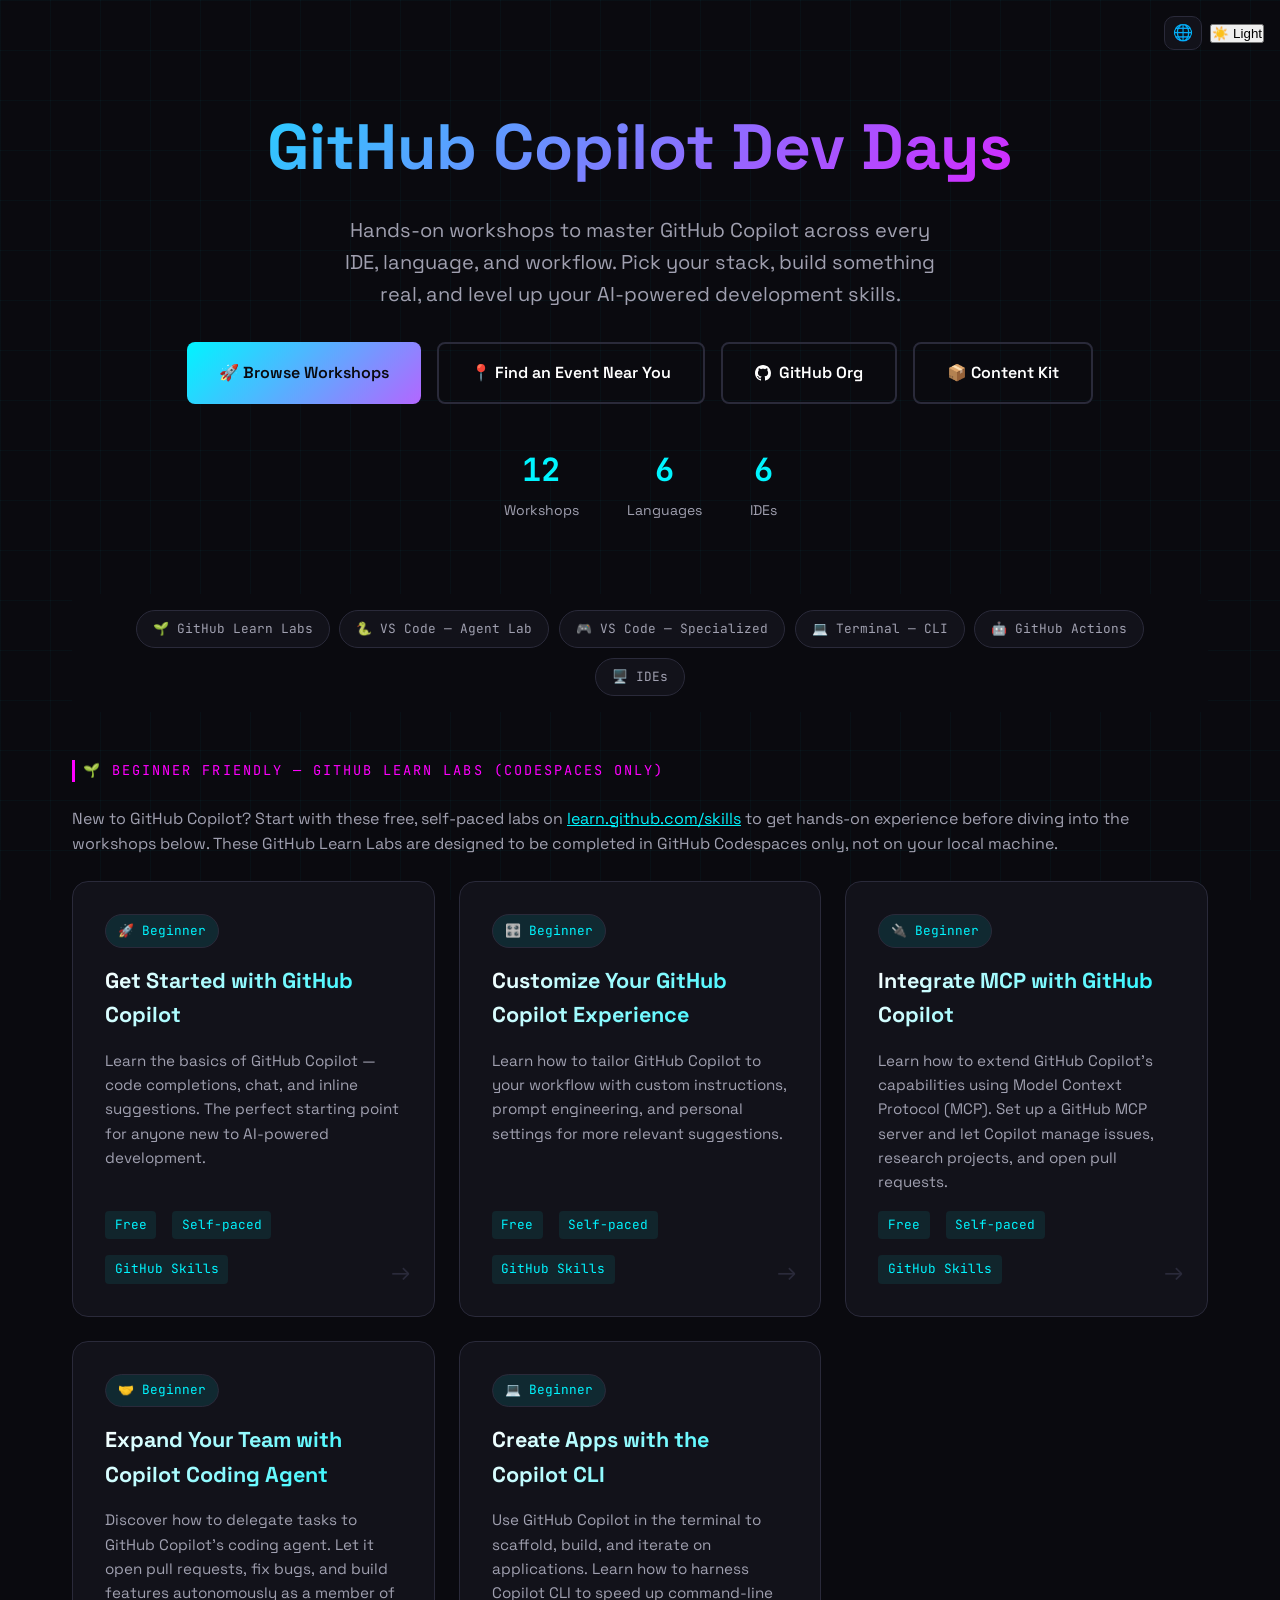
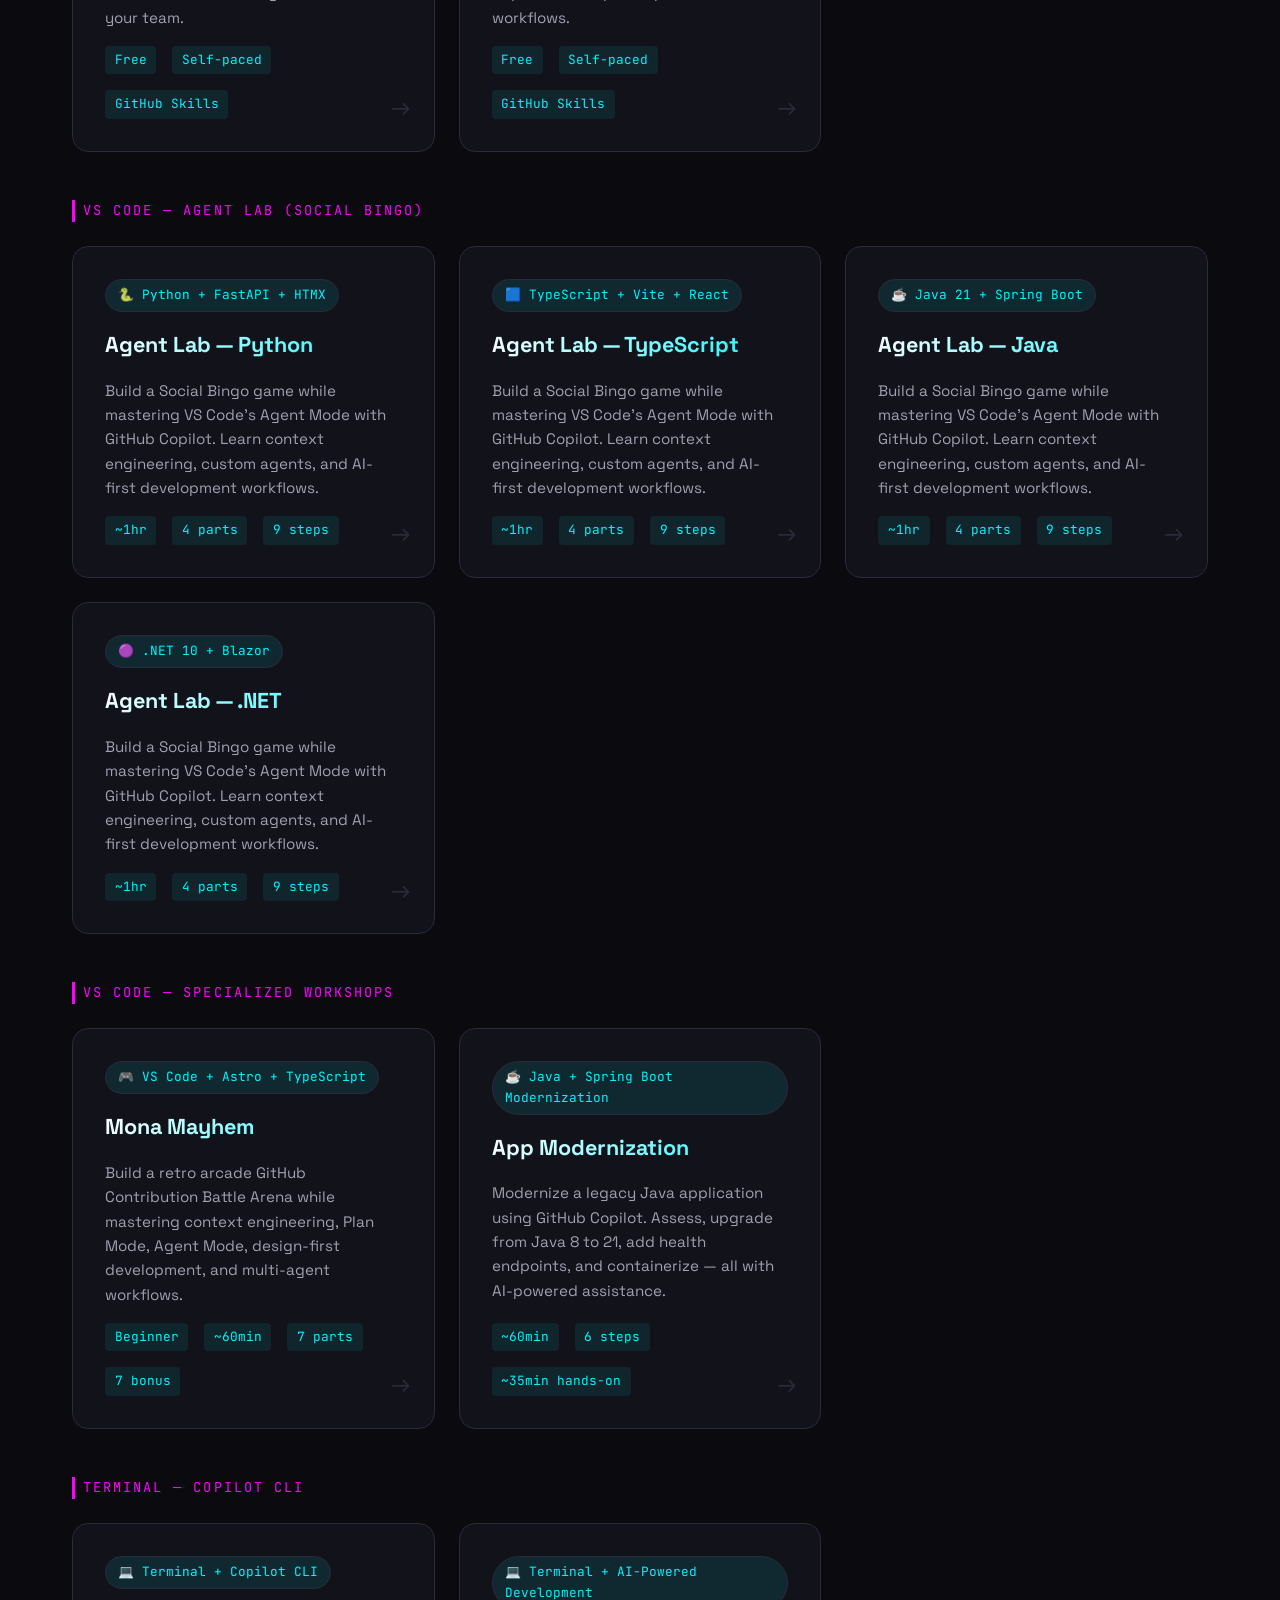
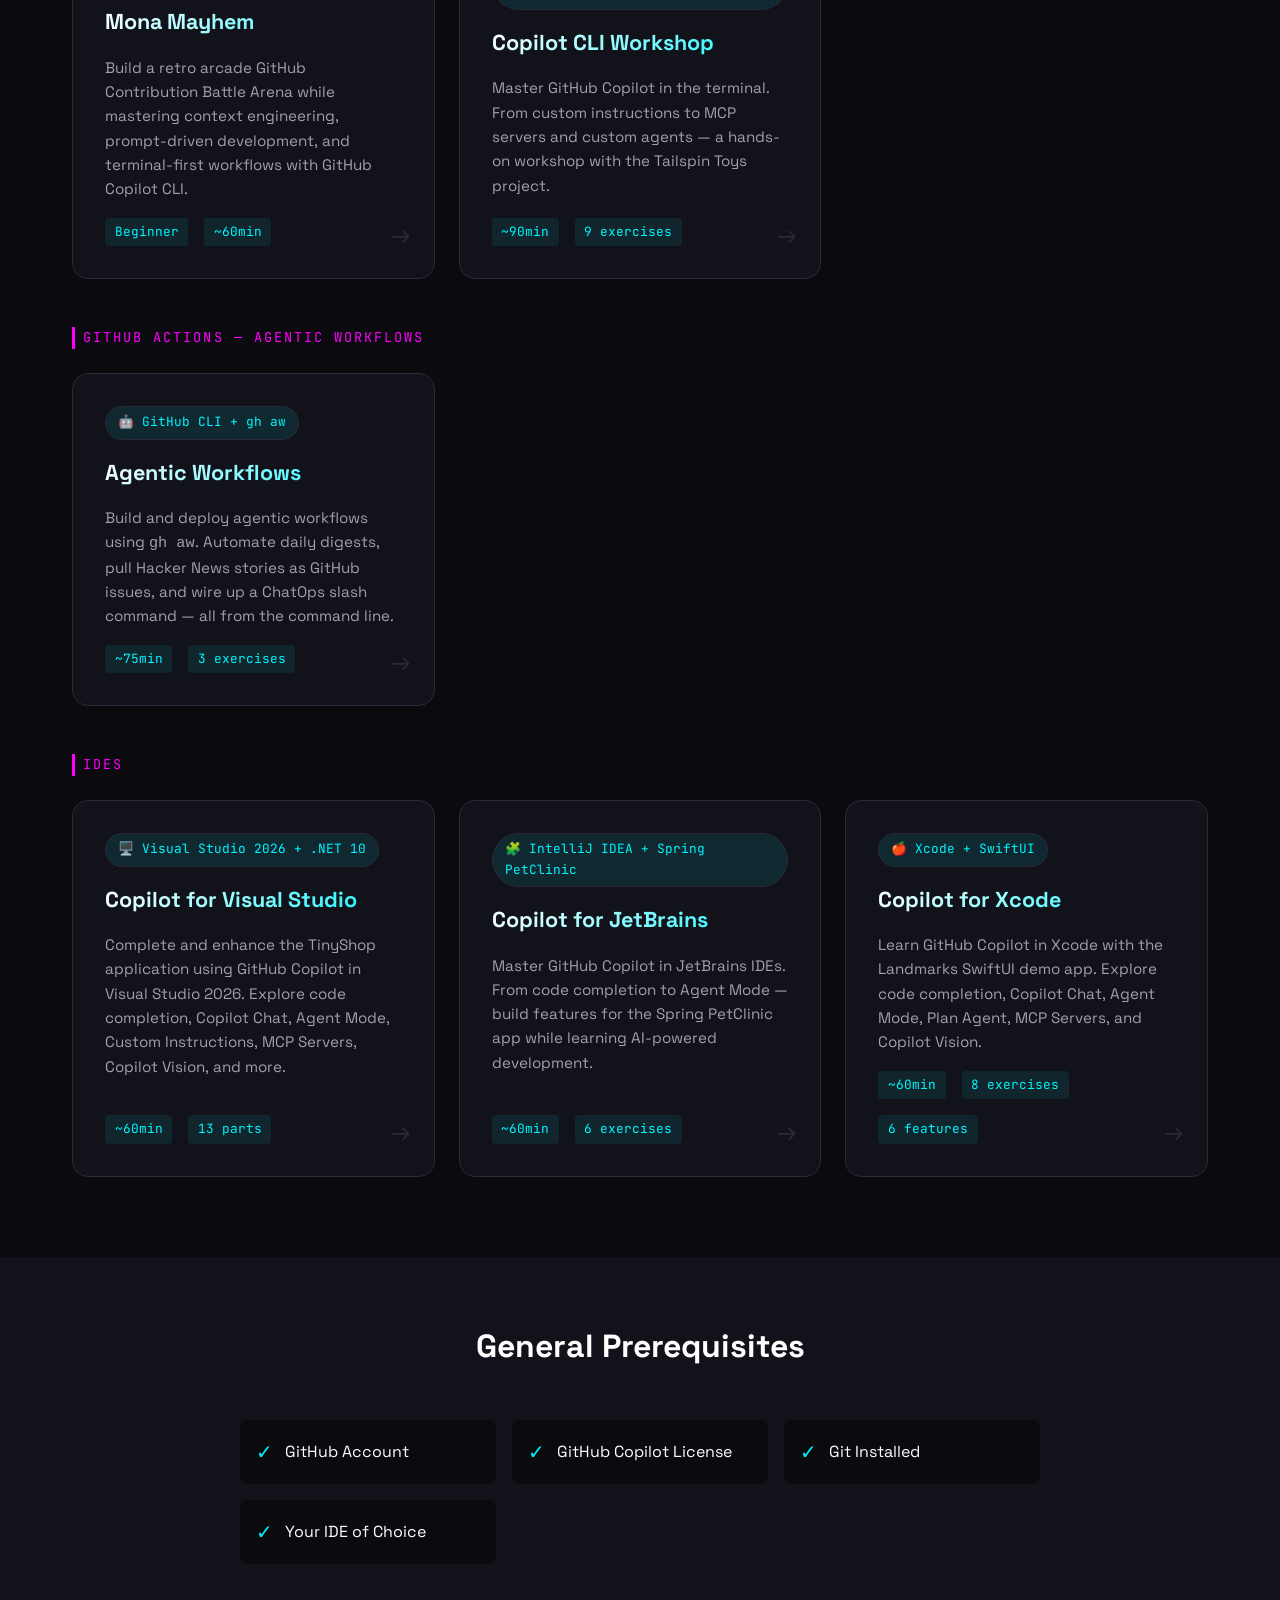
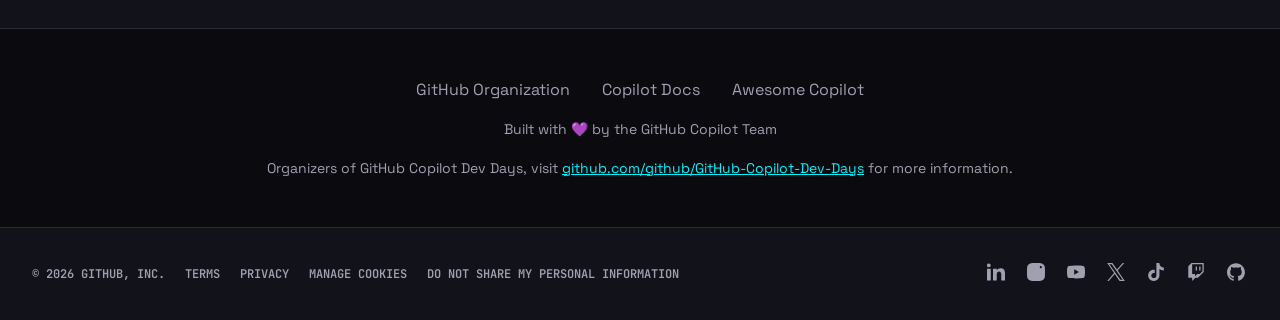
==== index.html @ 64383bb7 "Match footer styling to GitHub.com Co-authored-by: Copilot App <223556219+Copilot@users.noreply.gith" ====
<!DOCTYPE html>
<html lang="en">
<head>
    <meta charset="UTF-8">
    <meta name="viewport" content="width=device-width, initial-scale=1.0">
    <title>GitHub Copilot Dev Days</title>
    <link rel="preconnect" href="https://fonts.googleapis.com">
    <link href="https://fonts.googleapis.com/css2?family=Space+Grotesk:wght@400;500;600;700&family=JetBrains+Mono:wght@400;600&display=swap" rel="stylesheet">
    <link rel="stylesheet" href="styles.css">
    <link rel="stylesheet" href="light-theme.css">
    <script src="theme-toggle.js"></script>
    <link rel="alternate" hreflang="en" href="https://copilot-dev-days.github.io/">
    <link rel="alternate" hreflang="pt-BR" href="https://copilot-dev-days.github.io/pt_BR/">
    <link rel="alternate" hreflang="es" href="https://copilot-dev-days.github.io/es/">
    <link rel="alternate" hreflang="x-default" href="https://copilot-dev-days.github.io/">
    <style>
        .workshop-grid { display: grid; grid-template-columns: repeat(auto-fill, minmax(340px, 1fr)); gap: 1.5rem; max-width: 1200px; margin: 0 auto; }
        .workshop-card { background: var(--bg-card); border: 1px solid var(--border-color); border-radius: 16px; padding: 2rem; text-decoration: none; color: inherit; transition: all 0.3s ease; display: flex; flex-direction: column; gap: 1rem; position: relative; overflow: hidden; }
        .workshop-card:hover { border-color: var(--neon-magenta); transform: translateY(-6px); box-shadow: 0 20px 60px rgba(255,0,255,0.15); }
        .workshop-card::before { content: ''; position: absolute; top: 0; left: 0; right: 0; height: 3px; background: linear-gradient(90deg, var(--neon-cyan), var(--neon-magenta)); opacity: 0; transition: opacity 0.3s ease; }
        .workshop-card:hover::before { opacity: 1; }
        .card-badge { display: inline-block; padding: 0.35rem 0.75rem; background: rgba(0,245,255,0.1); border: 1px solid var(--border-color); border-radius: 50px; font-size: 0.8rem; color: var(--neon-cyan); font-family: 'JetBrains Mono', monospace; width: fit-content; }
        .card-title { font-size: 1.35rem; font-weight: 700; background: linear-gradient(135deg, var(--text-primary), var(--neon-cyan)); -webkit-background-clip: text; -webkit-text-fill-color: transparent; background-clip: text; }
        .card-desc { color: var(--text-secondary); font-size: 0.95rem; line-height: 1.6; flex: 1; }
        .card-meta { display: flex; gap: 1rem; flex-wrap: wrap; margin-top: auto; }
        .card-tag { font-family: 'JetBrains Mono', monospace; font-size: 0.8rem; color: var(--neon-cyan); padding: 0.25rem 0.6rem; background: rgba(0,245,255,0.08); border-radius: 4px; }
        .card-arrow { position: absolute; bottom: 1.5rem; right: 1.5rem; font-size: 1.5rem; color: var(--border-color); transition: all 0.3s ease; }
        .workshop-card:hover .card-arrow { color: var(--neon-magenta); transform: translateX(4px); }
        .section-subtitle { text-align: center; color: var(--text-secondary); max-width: 700px; margin: -1.5rem auto 3rem; font-size: 1.1rem; }
        .category-label { font-size: 0.85rem; text-transform: uppercase; letter-spacing: 0.15em; color: var(--neon-magenta); font-family: 'JetBrains Mono', monospace; margin-bottom: 1.5rem; padding-left: 0.5rem; border-left: 3px solid var(--neon-magenta); }
        .category-section { margin-bottom: 3rem; scroll-margin-top: 5rem; }
        .learn-labs-intro { text-align: left; margin: 0 0 1.5rem; color: var(--text-secondary); font-size: 1rem; line-height: 1.6; }
        .category-nav { display: flex; flex-wrap: wrap; justify-content: center; gap: 0.6rem; max-width: 1200px; margin: 0 auto 3rem; padding: 0 2rem; position: sticky; top: 0; z-index: 100; background: var(--bg-dark); padding-top: 1rem; padding-bottom: 1rem; }
        [data-theme="light"] .category-nav { background: var(--bg-dark); }
        .category-pill { display: inline-flex; align-items: center; gap: 0.4rem; padding: 0.5rem 1rem; background: var(--bg-card); border: 1px solid var(--border-color); border-radius: 50px; color: var(--text-secondary); font-family: 'JetBrains Mono', monospace; font-size: 0.8rem; text-decoration: none; transition: all 0.3s ease; cursor: pointer; white-space: nowrap; }
        .category-pill:hover, .category-pill.active { border-color: var(--neon-cyan); color: var(--neon-cyan); background: rgba(0,245,255,0.08); }
        @media (max-width: 768px) { .category-nav { gap: 0.4rem; } .category-pill { font-size: 0.7rem; padding: 0.4rem 0.75rem; } }
        .org-link { display: inline-flex; align-items: center; gap: 0.5rem; color: var(--text-secondary); text-decoration: none; font-size: 0.9rem; transition: color 0.3s ease; }
        .org-link:hover { color: var(--neon-cyan); }
        .org-link svg { width: 20px; height: 20px; fill: currentColor; }
        @media (max-width: 768px) {
            .workshop-grid { grid-template-columns: 1fr; }
        }
    </style>
</head>
<body>
    <div style="position:fixed;top:1rem;right:1rem;z-index:1000;display:flex;gap:0.5rem;align-items:center;">
        <div class="locale-picker" id="localePicker">
            <button type="button" class="locale-toggle" aria-haspopup="listbox" aria-expanded="false" aria-label="Select language">🌐</button>
            <ul role="listbox" aria-label="Language">
                <li role="option" data-locale="en" aria-selected="true" class="active">🇬🇧 English</li>
                <li role="option" data-locale="es" aria-selected="false">🇪🇸 Español</li>
                <li role="option" data-locale="pt-BR" aria-selected="false">🇧🇷 Português (Brasil)</li>
            </ul>
        </div>
        <button class="theme-toggle" onclick="toggleTheme()">☀️ Light</button>
    </div>

    <section class="hero">
        <div class="container">
            <h1>GitHub Copilot Dev Days</h1>
            <p class="hero-subtitle">Hands-on workshops to master GitHub Copilot across every IDE, language, and workflow. Pick your stack, build something real, and level up your AI-powered development skills.</p>
            <div class="hero-cta">
                <a href="#workshops" class="btn btn-primary">🚀 Browse Workshops</a>
                <a href="https://luma.com/githubcopilotdevdays" class="btn btn-secondary" target="_blank">📍 Find an Event Near You</a>
                <a href="https://github.com/copilot-dev-days" class="btn btn-secondary" target="_blank">
                    <svg width="16" height="16" viewBox="0 0 16 16" fill="currentColor"><path d="M8 0C3.58 0 0 3.58 0 8c0 3.54 2.29 6.53 5.47 7.59.4.07.55-.17.55-.38 0-.19-.01-.82-.01-1.49-2.01.37-2.53-.49-2.69-.94-.09-.23-.48-.94-.82-1.13-.28-.15-.68-.52-.01-.53.63-.01 1.08.58 1.23.82.72 1.21 1.87.87 2.33.66.07-.52.28-.87.51-1.07-1.78-.2-3.64-.89-3.64-3.95 0-.87.31-1.59.82-2.15-.08-.2-.36-1.02.08-2.12 0 0 .67-.21 2.2.82.64-.18 1.32-.27 2-.27.68 0 1.36.09 2 .27 1.53-1.04 2.2-.82 2.2-.82.44 1.1.16 1.92.08 2.12.51.56.82 1.27.82 2.15 0 3.07-1.87 3.75-3.65 3.95.29.25.54.73.54 1.48 0 1.07-.01 1.93-.01 2.2 0 .21.15.46.55.38A8.013 8.013 0 0016 8c0-4.42-3.58-8-8-8z"/></svg>
                    GitHub Org
                </a>
                <a href="https://github.com/github/GitHub-Copilot-Dev-Days" class="btn btn-secondary" target="_blank">📦 Content Kit</a>
            </div>
            <div class="stats">
                <div class="stat">
                    <div class="stat-value">12</div>
                    <div class="stat-label">Workshops</div>
                </div>
                <div class="stat">
                    <div class="stat-value">6</div>
                    <div class="stat-label">Languages</div>
                </div>
                <div class="stat">
                    <div class="stat-value">6</div>
                    <div class="stat-label">IDEs</div>
                </div>
            </div>
        </div>
    </section>

    <section class="features" id="workshops">
        <div class="container">
            <nav class="category-nav" aria-label="Workshop categories">
                <a href="#cat-learn-labs" class="category-pill">🌱 GitHub Learn Labs</a>
                <a href="#cat-agent-lab" class="category-pill">🐍 VS Code — Agent Lab</a>
                <a href="#cat-specialized" class="category-pill">🎮 VS Code — Specialized</a>
                <a href="#cat-terminal" class="category-pill">💻 Terminal — CLI</a>
                <a href="#cat-actions" class="category-pill">🤖 GitHub Actions</a>
                <a href="#cat-ides" class="category-pill">🖥️ IDEs</a>
            </nav>

            <div class="category-section" id="cat-learn-labs">
                <div class="category-label">🌱 Beginner Friendly — GitHub Learn Labs (Codespaces only)</div>
                <p class="learn-labs-intro">New to GitHub Copilot? Start with these free, self-paced labs on <a href="https://learn.github.com/skills" target="_blank" style="color:var(--neon-cyan);">learn.github.com/skills</a> to get hands-on experience before diving into the workshops below. These GitHub Learn Labs are designed to be completed in GitHub Codespaces only, not on your local machine.</p>
                <div class="workshop-grid">
                    <a href="https://github.com/skills/getting-started-with-github-copilot" class="workshop-card" target="_blank">
                        <span class="card-badge">🚀 Beginner</span>
                        <div class="card-title">Get Started with GitHub Copilot</div>
                        <p class="card-desc">Learn the basics of GitHub Copilot — code completions, chat, and inline suggestions. The perfect starting point for anyone new to AI-powered development.</p>
                        <div class="card-meta">
                            <span class="card-tag">Free</span>
                            <span class="card-tag">Self-paced</span>
                            <span class="card-tag">GitHub Skills</span>
                        </div>
                        <span class="card-arrow">→</span>
                    </a>
                    <a href="https://github.com/skills/customize-your-github-copilot-experience" class="workshop-card" target="_blank">
                        <span class="card-badge">🎛️ Beginner</span>
                        <div class="card-title">Customize Your GitHub Copilot Experience</div>
                        <p class="card-desc">Learn how to tailor GitHub Copilot to your workflow with custom instructions, prompt engineering, and personal settings for more relevant suggestions.</p>
                        <div class="card-meta">
                            <span class="card-tag">Free</span>
                            <span class="card-tag">Self-paced</span>
                            <span class="card-tag">GitHub Skills</span>
                        </div>
                        <span class="card-arrow">→</span>
                    </a>
                    <a href="https://github.com/skills/integrate-mcp-with-copilot" class="workshop-card" target="_blank">
                        <span class="card-badge">🔌 Beginner</span>
                        <div class="card-title">Integrate MCP with GitHub Copilot</div>
                        <p class="card-desc">Learn how to extend GitHub Copilot's capabilities using Model Context Protocol (MCP). Set up a GitHub MCP server and let Copilot manage issues, research projects, and open pull requests.</p>
                        <div class="card-meta">
                            <span class="card-tag">Free</span>
                            <span class="card-tag">Self-paced</span>
                            <span class="card-tag">GitHub Skills</span>
                        </div>
                        <span class="card-arrow">→</span>
                    </a>
                    <a href="https://github.com/skills/expand-your-team-with-copilot" class="workshop-card" target="_blank">
                        <span class="card-badge">🤝 Beginner</span>
                        <div class="card-title">Expand Your Team with Copilot Coding Agent</div>
                        <p class="card-desc">Discover how to delegate tasks to GitHub Copilot's coding agent. Let it open pull requests, fix bugs, and build features autonomously as a member of your team.</p>
                        <div class="card-meta">
                            <span class="card-tag">Free</span>
                            <span class="card-tag">Self-paced</span>
                            <span class="card-tag">GitHub Skills</span>
                        </div>
                        <span class="card-arrow">→</span>
                    </a>
                    <a href="https://github.com/skills/create-applications-with-the-copilot-cli" class="workshop-card" target="_blank">
                        <span class="card-badge">💻 Beginner</span>
                        <div class="card-title">Create Apps with the Copilot CLI</div>
                        <p class="card-desc">Use GitHub Copilot in the terminal to scaffold, build, and iterate on applications. Learn how to harness Copilot CLI to speed up command-line workflows.</p>
                        <div class="card-meta">
                            <span class="card-tag">Free</span>
                            <span class="card-tag">Self-paced</span>
                            <span class="card-tag">GitHub Skills</span>
                        </div>
                        <span class="card-arrow">→</span>
                    </a>
                </div>
            </div>

            <div class="category-section" id="cat-agent-lab">
                <div class="category-label">VS Code — Agent Lab (Social Bingo)</div>
                <div class="workshop-grid">
                    <a href="https://copilot-dev-days.github.io/agent-lab-python/" class="workshop-card">
                        <span class="card-badge">🐍 Python + FastAPI + HTMX</span>
                        <div class="card-title">Agent Lab — Python</div>
                        <p class="card-desc">Build a Social Bingo game while mastering VS Code's Agent Mode with GitHub Copilot. Learn context engineering, custom agents, and AI-first development workflows.</p>
                        <div class="card-meta">
                            <span class="card-tag">~1hr</span>
                            <span class="card-tag">4 parts</span>
                            <span class="card-tag">9 steps</span>
                        </div>
                        <span class="card-arrow">→</span>
                    </a>
                    <a href="https://copilot-dev-days.github.io/agent-lab-typescript/" class="workshop-card">
                        <span class="card-badge">🟦 TypeScript + Vite + React</span>
                        <div class="card-title">Agent Lab — TypeScript</div>
                        <p class="card-desc">Build a Social Bingo game while mastering VS Code's Agent Mode with GitHub Copilot. Learn context engineering, custom agents, and AI-first development workflows.</p>
                        <div class="card-meta">
                            <span class="card-tag">~1hr</span>
                            <span class="card-tag">4 parts</span>
                            <span class="card-tag">9 steps</span>
                        </div>
                        <span class="card-arrow">→</span>
                    </a>
                    <a href="https://copilot-dev-days.github.io/agent-lab-java/" class="workshop-card">
                        <span class="card-badge">☕ Java 21 + Spring Boot</span>
                        <div class="card-title">Agent Lab — Java</div>
                        <p class="card-desc">Build a Social Bingo game while mastering VS Code's Agent Mode with GitHub Copilot. Learn context engineering, custom agents, and AI-first development workflows.</p>
                        <div class="card-meta">
                            <span class="card-tag">~1hr</span>
                            <span class="card-tag">4 parts</span>
                            <span class="card-tag">9 steps</span>
                        </div>
                        <span class="card-arrow">→</span>
                    </a>
                    <a href="https://copilot-dev-days.github.io/agent-lab-dotnet/" class="workshop-card">
                        <span class="card-badge">🟣 .NET 10 + Blazor</span>
                        <div class="card-title">Agent Lab — .NET</div>
                        <p class="card-desc">Build a Social Bingo game while mastering VS Code's Agent Mode with GitHub Copilot. Learn context engineering, custom agents, and AI-first development workflows.</p>
                        <div class="card-meta">
                            <span class="card-tag">~1hr</span>
                            <span class="card-tag">4 parts</span>
                            <span class="card-tag">9 steps</span>
                        </div>
                        <span class="card-arrow">→</span>
                    </a>
                </div>
            </div>

            <div class="category-section" id="cat-specialized">
                <div class="category-label">VS Code — Specialized Workshops</div>
                <div class="workshop-grid">
                    <a href="https://copilot-dev-days.github.io/mona-mayhem/?track=vscode" class="workshop-card">
                        <span class="card-badge">🎮 VS Code + Astro + TypeScript</span>
                        <div class="card-title">Mona Mayhem</div>
                        <p class="card-desc">Build a retro arcade GitHub Contribution Battle Arena while mastering context engineering, Plan Mode, Agent Mode, design-first development, and multi-agent workflows.</p>
                        <div class="card-meta">
                            <span class="card-tag">Beginner</span>
                            <span class="card-tag">~60min</span>
                            <span class="card-tag">7 parts</span>
                            <span class="card-tag">7 bonus</span>
                        </div>
                        <span class="card-arrow">→</span>
                    </a>
                    <a href="https://copilot-dev-days.github.io/appmod-workshop-java/" class="workshop-card">
                        <span class="card-badge">☕ Java + Spring Boot Modernization</span>
                        <div class="card-title">App Modernization</div>
                        <p class="card-desc">Modernize a legacy Java application using GitHub Copilot. Assess, upgrade from Java 8 to 21, add health endpoints, and containerize — all with AI-powered assistance.</p>
                        <div class="card-meta">
                            <span class="card-tag">~60min</span>
                            <span class="card-tag">6 steps</span>
                            <span class="card-tag">~35min hands-on</span>
                        </div>
                        <span class="card-arrow">→</span>
                    </a>
                </div>
            </div>

            <div class="category-section" id="cat-terminal">
                <div class="category-label">Terminal — Copilot CLI</div>
                <div class="workshop-grid">
                    <a href="https://copilot-dev-days.github.io/mona-mayhem/?track=cli" class="workshop-card">
                        <span class="card-badge">💻 Terminal + Copilot CLI</span>
                        <div class="card-title">Mona Mayhem</div>
                        <p class="card-desc">Build a retro arcade GitHub Contribution Battle Arena while mastering context engineering, prompt-driven development, and terminal-first workflows with GitHub Copilot CLI.</p>
                        <div class="card-meta">
                            <span class="card-tag">Beginner</span>
                            <span class="card-tag">~60min</span>
                        </div>
                        <span class="card-arrow">→</span>
                    </a>
                    <a href="https://copilot-dev-days.github.io/tailspin-toys-workshop/" class="workshop-card">
                        <span class="card-badge">💻 Terminal + AI-Powered Development</span>
                        <div class="card-title">Copilot CLI Workshop</div>
                        <p class="card-desc">Master GitHub Copilot in the terminal. From custom instructions to MCP servers and custom agents — a hands-on workshop with the Tailspin Toys project.</p>
                        <div class="card-meta">
                            <span class="card-tag">~90min</span>
                            <span class="card-tag">9 exercises</span>
                        </div>
                        <span class="card-arrow">→</span>
                    </a>
                </div>
            </div>

            <div class="category-section" id="cat-actions">
                <div class="category-label">GitHub Actions — Agentic Workflows</div>
                <div class="workshop-grid">
                    <a href="https://copilot-dev-days.github.io/agentic-workflows-workshop/" class="workshop-card">
                        <span class="card-badge">🤖 GitHub CLI + gh aw</span>
                        <div class="card-title">Agentic Workflows</div>
                        <p class="card-desc">Build and deploy agentic workflows using <code>gh aw</code>. Automate daily digests, pull Hacker News stories as GitHub issues, and wire up a ChatOps slash command — all from the command line.</p>
                        <div class="card-meta">
                            <span class="card-tag">~75min</span>
                            <span class="card-tag">3 exercises</span>
                        </div>
                        <span class="card-arrow">→</span>
                    </a>
                </div>
            </div>

            <div class="category-section" id="cat-ides">
                <div class="category-label">IDEs</div>
                <div class="workshop-grid">
                    <a href="https://dotnet-presentations.github.io/visual-studio-github-copilot-lab/" class="workshop-card">
                        <span class="card-badge">🖥️ Visual Studio 2026 + .NET 10</span>
                        <div class="card-title">Copilot for Visual Studio</div>
                        <p class="card-desc">Complete and enhance the TinyShop application using GitHub Copilot in Visual Studio 2026. Explore code completion, Copilot Chat, Agent Mode, Custom Instructions, MCP Servers, Copilot Vision, and more.</p>
                        <div class="card-meta">
                            <span class="card-tag">~60min</span>
                            <span class="card-tag">13 parts</span>
                        </div>
                        <span class="card-arrow">→</span>
                    </a>
                    <a href="https://copilot-dev-days.github.io/jetbrains-workshop/" class="workshop-card">
                        <span class="card-badge">🧩 IntelliJ IDEA + Spring PetClinic</span>
                        <div class="card-title">Copilot for JetBrains</div>
                        <p class="card-desc">Master GitHub Copilot in JetBrains IDEs. From code completion to Agent Mode — build features for the Spring PetClinic app while learning AI-powered development.</p>
                        <div class="card-meta">
                            <span class="card-tag">~60min</span>
                            <span class="card-tag">6 exercises</span>
                        </div>
                        <span class="card-arrow">→</span>
                    </a>
                    <a href="https://copilot-dev-days.github.io/xcode-workshop/" class="workshop-card">
                        <span class="card-badge">🍎 Xcode + SwiftUI</span>
                        <div class="card-title">Copilot for Xcode</div>
                        <p class="card-desc">Learn GitHub Copilot in Xcode with the Landmarks SwiftUI demo app. Explore code completion, Copilot Chat, Agent Mode, Plan Agent, MCP Servers, and Copilot Vision.</p>
                        <div class="card-meta">
                            <span class="card-tag">~60min</span>
                            <span class="card-tag">8 exercises</span>
                            <span class="card-tag">6 features</span>
                        </div>
                        <span class="card-arrow">→</span>
                    </a>
                </div>
            </div>
        </div>
    </section>

    <section class="prereqs">
        <div class="container">
            <h2 class="section-title">General Prerequisites</h2>
            <div class="prereqs-grid">
                <div class="prereq-item">
                    <span class="prereq-check">✓</span>
                    <span>GitHub Account</span>
                </div>
                <div class="prereq-item">
                    <span class="prereq-check">✓</span>
                    <span>GitHub Copilot License</span>
                </div>
                <div class="prereq-item">
                    <span class="prereq-check">✓</span>
                    <span>Git Installed</span>
                </div>
                <div class="prereq-item">
                    <span class="prereq-check">✓</span>
                    <span>Your IDE of Choice</span>
                </div>
            </div>
        </div>
    </section>

    <footer>
        <div class="container">
            <div class="footer-links">
                <a href="https://github.com/copilot-dev-days" target="_blank">GitHub Organization</a>
                <a href="https://docs.github.com/en/copilot" target="_blank">Copilot Docs</a>
                <a href="https://github.com/github/awesome-copilot" target="_blank">Awesome Copilot</a>
            </div>
            <p class="footer-credit">Built with 💜 by the GitHub Copilot Team</p>
            <p class="footer-credit" style="margin-top: 1rem;">Organizers of GitHub Copilot Dev Days, visit <a href="https://github.com/github/GitHub-Copilot-Dev-Days/" target="_blank" style="color: var(--neon-cyan);">github.com/github/GitHub-Copilot-Dev-Days</a> for more information.</p>
        </div>
        <div class="subfooter-bar">
            <div class="subfooter">
                <nav aria-label="Legal and Resource Links" class="subfooter-legal-nav">
                    <ul class="subfooter-legal">
                        <li class="subfooter-copyright"><time datetime="2026">© 2026 GitHub, Inc.</time></li>
                        <li><a href="https://docs.github.com/site-policy/github-terms/github-terms-of-service">Terms</a></li>
                        <li><a href="https://docs.github.com/site-policy/privacy-policies/github-privacy-statement">Privacy</a></li>
                        <li><a href="https://docs.github.com/site-policy/privacy-policies/github-cookies">Manage cookies</a></li>
                        <li><a href="https://docs.github.com/site-policy/privacy-policies/github-privacy-statement#privacy-choices">Do not share my personal information</a></li>
                    </ul>
                </nav>
                <nav aria-label="GitHub's Social Media Links">
                    <ul class="social-links">
                        <li>
                            <a href="https://www.linkedin.com/company/github" aria-label="GitHub on LinkedIn">
                                <svg viewBox="0 0 19 18" aria-hidden="true"><path d="M3.94 2A2 2 0 1 1 2 0a2 2 0 0 1 1.94 2zM4 5.48H0V18h4zm6.32 0H6.34V18h3.94v-6.57c0-3.66 4.77-4 4.77 0V18H19v-7.93c0-6.17-7.06-5.94-8.72-2.91z"/></svg>
                            </a>
                        </li>
                        <li>
                            <a href="https://www.instagram.com/github" aria-label="GitHub on Instagram">
                                <svg viewBox="0 0 24 24" aria-hidden="true"><path d="M12 0C8.74 0 8.33.02 7.05.07 5.78.13 4.91.33 4.14.63c-.79.31-1.46.72-2.13 1.38S.94 3.35.63 4.14C.33 4.91.13 5.78.07 7.05.01 8.33 0 8.74 0 12s.02 3.67.07 4.95c.06 1.28.26 2.15.56 2.91.31.79.72 1.46 1.38 2.13s1.34 1.08 2.13 1.38c.77.3 1.64.5 2.91.56C8.33 23.99 8.74 24 12 24s3.67-.02 4.95-.07c1.28-.06 2.15-.26 2.91-.56.79-.31 1.46-.72 2.13-1.38s1.08-1.34 1.38-2.13c.3-.77.5-1.64.56-2.91.06-1.28.07-1.69.07-4.95s-.02-3.67-.07-4.95c-.06-1.28-.26-2.15-.56-2.91-.31-.79-.72-1.46-1.38-2.13S20.65.94 19.86.63c-.77-.3-1.64-.5-2.91-.56C15.67.01 15.26 0 12 0zm0 5.84A6.16 6.16 0 1 0 12 18.16 6.16 6.16 0 0 0 12 5.84zm0 10.16a4 4 0 1 1 0-8 4 4 0 0 1 0 8zm7.85-10.41a1.44 1.44 0 1 1-2.88 0 1.44 1.44 0 0 1 2.88 0z"/></svg>
                            </a>
                        </li>
                        <li>
                            <a href="https://www.youtube.com/github" aria-label="GitHub on YouTube">
                                <svg viewBox="0 0 19.17 13.6" aria-hidden="true"><path d="M18.77 2.13A2.4 2.4 0 0 0 17.09.42C15.59 0 9.58 0 9.58 0a57.55 57.55 0 0 0-7.5.4A2.49 2.49 0 0 0 .39 2.13 26.27 26.27 0 0 0 0 6.8a26.15 26.15 0 0 0 .39 4.67 2.43 2.43 0 0 0 1.69 1.71c1.52.42 7.5.42 7.5.42a57.69 57.69 0 0 0 7.51-.4 2.4 2.4 0 0 0 1.68-1.71 25.63 25.63 0 0 0 .4-4.67 24 24 0 0 0-.4-4.69zM7.67 9.71V3.89l5 2.91z"/></svg>
                            </a>
                        </li>
                        <li>
                            <a href="https://x.com/github" aria-label="GitHub on X">
                                <svg viewBox="0 0 1200 1227" aria-hidden="true"><path d="M714.16 519.28 1160.89 0h-105.86L667.14 450.89 357.33 0H0l468.49 681.82L0 1226.37h105.87l409.62-476.15 327.18 476.15H1200L714.14 519.28h.02ZM569.17 687.83 144.01 79.69h162.6l752.47 1070.61H892.48L569.17 687.83Z"/></svg>
                            </a>
                        </li>
                        <li>
                            <a href="https://www.tiktok.com/@github" aria-label="GitHub on TikTok">
                                <svg viewBox="0 0 24 24" aria-hidden="true"><path d="M12.53.02c1.31-.02 2.61-.01 3.91-.02.08 1.53.63 3.09 1.75 4.17 1.12 1.11 2.7 1.62 4.24 1.79v4.03c-1.44-.05-2.89-.35-4.2-.97-.57-.26-1.1-.59-1.62-.93-.01 2.92.01 5.84-.02 8.75-.08 1.4-.54 2.79-1.35 3.94-1.31 1.92-3.58 3.17-5.91 3.21-1.43.08-2.86-.31-4.08-1.03-2.02-1.19-3.44-3.37-3.65-5.71-.02-.5-.03-1-.01-1.49.18-1.9 1.12-3.72 2.58-4.96 1.66-1.44 3.98-2.13 6.15-1.72.02 1.48-.04 2.96-.04 4.44-.99-.32-2.15-.23-3.02.37-.63.41-1.11 1.04-1.36 1.75-.21.51-.15 1.07-.14 1.61.24 1.64 1.82 3.02 3.5 2.87 1.12-.01 2.19-.66 2.77-1.61.19-.33.4-.67.41-1.06.1-1.79.06-3.57.07-5.36.01-4.03-.01-8.05.02-12.07z"/></svg>
                            </a>
                        </li>
                        <li>
                            <a href="https://www.twitch.tv/github" aria-label="GitHub on Twitch">
                                <svg viewBox="0 0 24 24" aria-hidden="true"><path d="M11.57 4.71h1.72v5.15h-1.72zm4.72 0H18v5.15h-1.71zM6 0 1.71 4.29v15.42h5.15V24l4.28-4.29h3.43L22.29 12V0zm14.57 11.14-3.43 3.43h-3.43l-3 3v-3H6.86V1.71h13.71Z"/></svg>
                            </a>
                        </li>
                        <li>
                            <a href="https://github.com/github" aria-label="GitHub's organization on GitHub">
                                <svg viewBox="0 0 98 96" aria-hidden="true"><path d="M48.85 0C21.84 0 0 22 0 49.22c0 21.75 13.99 40.17 33.41 46.69 2.42.49 3.31-1.06 3.31-2.36 0-1.14-.08-5.05-.08-9.13-13.59 2.94-16.42-5.87-16.42-5.87-2.18-5.7-5.42-7.17-5.42-7.17-4.45-3.01.33-3.01.33-3.01 4.93.32 7.52 5.05 7.52 5.05 4.37 7.5 11.4 5.38 14.24 4.07.4-3.18 1.7-5.38 3.07-6.6-10.84-1.14-22.24-5.38-22.24-24.28 0-5.38 1.94-9.78 5.01-13.2-.48-1.22-2.18-6.28.49-13.04 0 0 4.12-1.3 13.42 5.05a46.97 46.97 0 0 1 12.22-1.63c4.12 0 8.33.57 12.21 1.63 9.3-6.35 13.43-5.05 13.43-5.05 2.67 6.76.97 11.82.48 13.04 3.16 3.42 5.02 7.82 5.02 13.2 0 18.9-11.4 23.06-22.32 24.28 1.78 1.55 3.31 4.48 3.31 9.13 0 6.6-.08 11.9-.08 13.53 0 1.3.89 2.85 3.32 2.36 19.41-6.52 33.4-24.94 33.4-46.69C97.71 22 75.79 0 48.85 0z"/></svg>
                            </a>
                        </li>
                    </ul>
                </nav>
            </div>
        </div>
    </footer>
    <script>
        document.querySelectorAll('.category-pill').forEach(pill => {
            pill.addEventListener('click', e => {
                e.preventDefault();
                const target = document.querySelector(pill.getAttribute('href'));
                if (target) target.scrollIntoView({ behavior: 'smooth' });
            });
        });
        const pills = document.querySelectorAll('.category-pill');
        const sections = document.querySelectorAll('.category-section[id]');
        window.addEventListener('scroll', () => {
            let current = '';
            sections.forEach(s => { if (window.scrollY >= s.offsetTop - 120) current = s.id; });
            pills.forEach(p => p.classList.toggle('active', p.getAttribute('href') === '#' + current));
        });
    </script>
    <script>
(function () {
  var match = location.pathname.match(/^\/(pt_BR|es)\//);
  var locale = match ? match[1] : 'en';
  var picker = document.getElementById('localePicker');
  if (!picker) return;
  var toggleBtn = picker.querySelector('.locale-toggle');
  var list = picker.querySelector('ul');
  list.querySelectorAll('li').forEach(function(li) {
    var liLocale = li.dataset.locale === 'pt-BR' ? 'pt_BR' : li.dataset.locale;
    if (liLocale === locale) { li.classList.add('active'); li.setAttribute('aria-selected','true'); }
    else { li.classList.remove('active'); li.setAttribute('aria-selected','false'); }
  });
  function open() { list.style.display='block'; toggleBtn.setAttribute('aria-expanded','true'); }
  function close() { list.style.display='none'; toggleBtn.setAttribute('aria-expanded','false'); }
  toggleBtn.addEventListener('click', function(e) { e.stopPropagation(); list.style.display==='block' ? close() : open(); });
  document.addEventListener('click', close);
  document.addEventListener('keydown', function(e) { if (e.key==='Escape') close(); });
  list.querySelectorAll('li').forEach(function(li) {
    li.addEventListener('click', function(e) {
      e.stopPropagation();
      var target = li.dataset.locale === 'pt-BR' ? 'pt_BR' : li.dataset.locale;
      if (target === locale) { close(); return; }
      var path = location.pathname;
      if (locale !== 'en') path = path.replace(new RegExp('^/' + locale), '');
      if (target !== 'en') path = '/' + target + path;
      localStorage.setItem('preferred-locale', target);
      window.location.href = path;
    });
  });
})();
</script>
</body>
</html>
---- styles.css ----
:root {
    --bg-dark: #0a0a0f;
    --bg-card: #12121a;
    --neon-cyan: #00f5ff;
    --neon-magenta: #ff00ff;
    --neon-purple: #b366ff;
    --text-primary: #ffffff;
    --text-secondary: #a0a0b0;
    --border-color: #2a2a3a;
}
* { margin: 0; padding: 0; box-sizing: border-box; }
body { font-family: 'Space Grotesk', sans-serif; background: var(--bg-dark); color: var(--text-primary); line-height: 1.6; min-height: 100vh; }
body::before { content: ''; position: fixed; top: 0; left: 0; width: 100%; height: 100%; background: linear-gradient(90deg, rgba(0,245,255,0.03) 1px, transparent 1px), linear-gradient(rgba(0,245,255,0.03) 1px, transparent 1px); background-size: 50px 50px; pointer-events: none; z-index: -1; }
.container { max-width: 1200px; margin: 0 auto; padding: 0 2rem; }
.hero { padding: 6rem 0 2.5rem; text-align: center; position: relative; }
.hero-badge { display: inline-block; padding: 0.5rem 1rem; background: rgba(0,245,255,0.1); border: 1px solid var(--neon-cyan); border-radius: 50px; font-size: 0.875rem; color: var(--neon-cyan); margin-bottom: 2rem; font-family: 'JetBrains Mono', monospace; }
.hero h1 { font-size: clamp(2.5rem, 6vw, 4rem); font-weight: 700; margin-bottom: 1rem; background: linear-gradient(135deg, var(--neon-cyan), var(--neon-magenta)); -webkit-background-clip: text; -webkit-text-fill-color: transparent; background-clip: text; }
.hero-subtitle { font-size: 1.25rem; color: var(--text-secondary); max-width: 600px; margin: 0 auto 2rem; }
.hero-cta { display: flex; gap: 1rem; justify-content: center; flex-wrap: wrap; }
.btn { display: inline-flex; align-items: center; gap: 0.5rem; padding: 1rem 2rem; border-radius: 8px; font-weight: 600; text-decoration: none; transition: all 0.3s ease; font-size: 1rem; }
.btn-primary { background: linear-gradient(135deg, var(--neon-cyan), var(--neon-purple)); color: var(--bg-dark); }
.btn-primary:hover { transform: translateY(-2px); box-shadow: 0 10px 40px rgba(0,245,255,0.3); }
.btn-secondary { background: transparent; border: 2px solid var(--border-color); color: var(--text-primary); }
.btn-secondary:hover { border-color: var(--neon-cyan); color: var(--neon-cyan); }
.stats { display: flex; justify-content: center; gap: 3rem; margin-top: 2.5rem; flex-wrap: wrap; }
.stat { text-align: center; }
.stat-value { font-size: 2rem; font-weight: 700; color: var(--neon-cyan); font-family: 'JetBrains Mono', monospace; }
.stat-label { font-size: 0.875rem; color: var(--text-secondary); margin-top: 0.25rem; }
.features { padding: 2rem 0; }
.section-title { font-size: 2rem; text-align: center; margin-bottom: 3rem; }
.features-grid { display: grid; grid-template-columns: repeat(auto-fit, minmax(280px, 1fr)); gap: 1.5rem; }
.feature-card { background: var(--bg-card); border: 1px solid var(--border-color); border-radius: 12px; padding: 2rem; transition: all 0.3s ease; }
.feature-card:hover { border-color: var(--neon-cyan); transform: translateY(-4px); }
.feature-icon { font-size: 2.5rem; margin-bottom: 1rem; }
.feature-card h3 { font-size: 1.25rem; margin-bottom: 0.5rem; }
.feature-card p { color: var(--text-secondary); font-size: 0.95rem; }
.workshop { padding: 4rem 0; }
.parts-list { display: flex; flex-direction: column; gap: 1rem; max-width: 800px; margin: 0 auto; }
.part-card { display: flex; align-items: center; gap: 1.5rem; background: var(--bg-card); border: 1px solid var(--border-color); border-radius: 12px; padding: 1.5rem; text-decoration: none; color: inherit; transition: all 0.3s ease; }
.part-card:hover { border-color: var(--neon-magenta); background: rgba(255,0,255,0.05); }
.part-number { width: 50px; height: 50px; display: flex; align-items: center; justify-content: center; background: linear-gradient(135deg, var(--neon-cyan), var(--neon-magenta)); border-radius: 12px; font-weight: 700; font-size: 1.25rem; color: var(--bg-dark); flex-shrink: 0; }
.part-content { flex: 1; }
.part-content h3 { font-size: 1.1rem; margin-bottom: 0.25rem; }
.part-content p { color: var(--text-secondary); font-size: 0.9rem; }
.part-time { font-family: 'JetBrains Mono', monospace; font-size: 0.875rem; color: var(--neon-cyan); padding: 0.25rem 0.75rem; background: rgba(0,245,255,0.1); border-radius: 50px; }
.prereqs { padding: 4rem 0; background: var(--bg-card); }
.prereqs-grid { display: grid; grid-template-columns: repeat(auto-fit, minmax(200px, 1fr)); gap: 1rem; max-width: 800px; margin: 0 auto; }
.prereq-item { display: flex; align-items: center; gap: 0.75rem; padding: 1rem; background: var(--bg-dark); border-radius: 8px; }
.prereq-check { color: var(--neon-cyan); font-size: 1.25rem; }
footer { padding: 3rem 0 0; text-align: center; border-top: 1px solid var(--border-color); }
.footer-links { display: flex; justify-content: center; gap: 2rem; margin-bottom: 1rem; flex-wrap: wrap; }
.footer-links a { color: var(--text-secondary); text-decoration: none; transition: color 0.3s ease; }
.footer-links a:hover { color: var(--neon-cyan); }
.footer-credit { color: var(--text-secondary); font-size: 0.875rem; }
.subfooter-bar { margin-top: 3rem; background-color: var(--bg-card); border-top: 1px solid var(--border-color); }
.subfooter { display: flex; align-items: center; flex-direction: column; gap: 1rem; max-width: 1280px; margin: 0 auto; padding: 2rem 1.5rem; color: var(--text-secondary); text-align: left; }
.subfooter ul { list-style: none; }
.subfooter a { color: inherit; text-decoration: none; }
.subfooter a:hover { color: var(--text-primary); text-decoration: underline; }
.subfooter-legal-nav { color: var(--text-secondary); font-family: 'JetBrains Mono', monospace; font-size: 0.75rem; font-weight: 600; line-height: 1.5; }
.subfooter-legal { display: flex; align-items: center; justify-content: center; flex-wrap: wrap; gap: 1rem 1.25rem; text-transform: uppercase; }
.subfooter-copyright { white-space: nowrap; }
.social-links { display: flex; align-items: center; justify-content: center; flex-wrap: wrap; gap: 1rem; }
.social-links a { display: inline-flex; align-items: center; justify-content: center; width: 24px; height: 24px; }
.social-links a:hover { text-decoration: none; }
.social-links svg { display: block; width: 18px; height: 18px; max-width: 100%; max-height: 100%; fill: currentColor; }
.subfooter a:focus-visible { outline: 2px solid var(--neon-cyan); outline-offset: 3px; }
@media (min-width: 768px) {
    .subfooter { flex-direction: row; justify-content: space-between; padding-inline: 2rem; }
    .subfooter-legal { justify-content: flex-start; }
}
@media (max-width: 767px) {
    .hero { padding: 4rem 0 3rem; }
    .stats { gap: 2rem; }
    .part-card { flex-direction: column; text-align: center; }
    .part-time { margin-top: 0.5rem; }
}

/* --- Locale Picker --- */
.locale-picker { position: relative; display: inline-flex; }
.locale-toggle { display: flex; align-items: center; justify-content: center; padding: 8px; border-radius: 10px; border: 1px solid var(--border-color); background: var(--bg-card); color: var(--text-secondary); font-size: 1rem; line-height: 1; transition: all 0.2s; cursor: pointer; }
.locale-toggle:hover { background: var(--neon-magenta); color: #fff; border-color: var(--neon-magenta); }
.locale-picker ul { display: none; position: absolute; top: 100%; right: 0; margin: 4px 0 0; padding: 4px 0; list-style: none; background: var(--bg-card); border: 1px solid var(--border-color); border-radius: 10px; box-shadow: 0 4px 12px rgba(0,0,0,0.15); z-index: 100; min-width: 180px; }
.locale-picker li { padding: 8px 16px; cursor: pointer; font-size: 0.9rem; color: var(--text-primary); white-space: nowrap; transition: background 0.15s; }
.locale-picker li:hover { background: var(--neon-magenta); color: #fff; }
.locale-picker li.active { font-weight: 600; color: var(--neon-cyan); }
.locale-picker li.active:hover { color: #fff; }
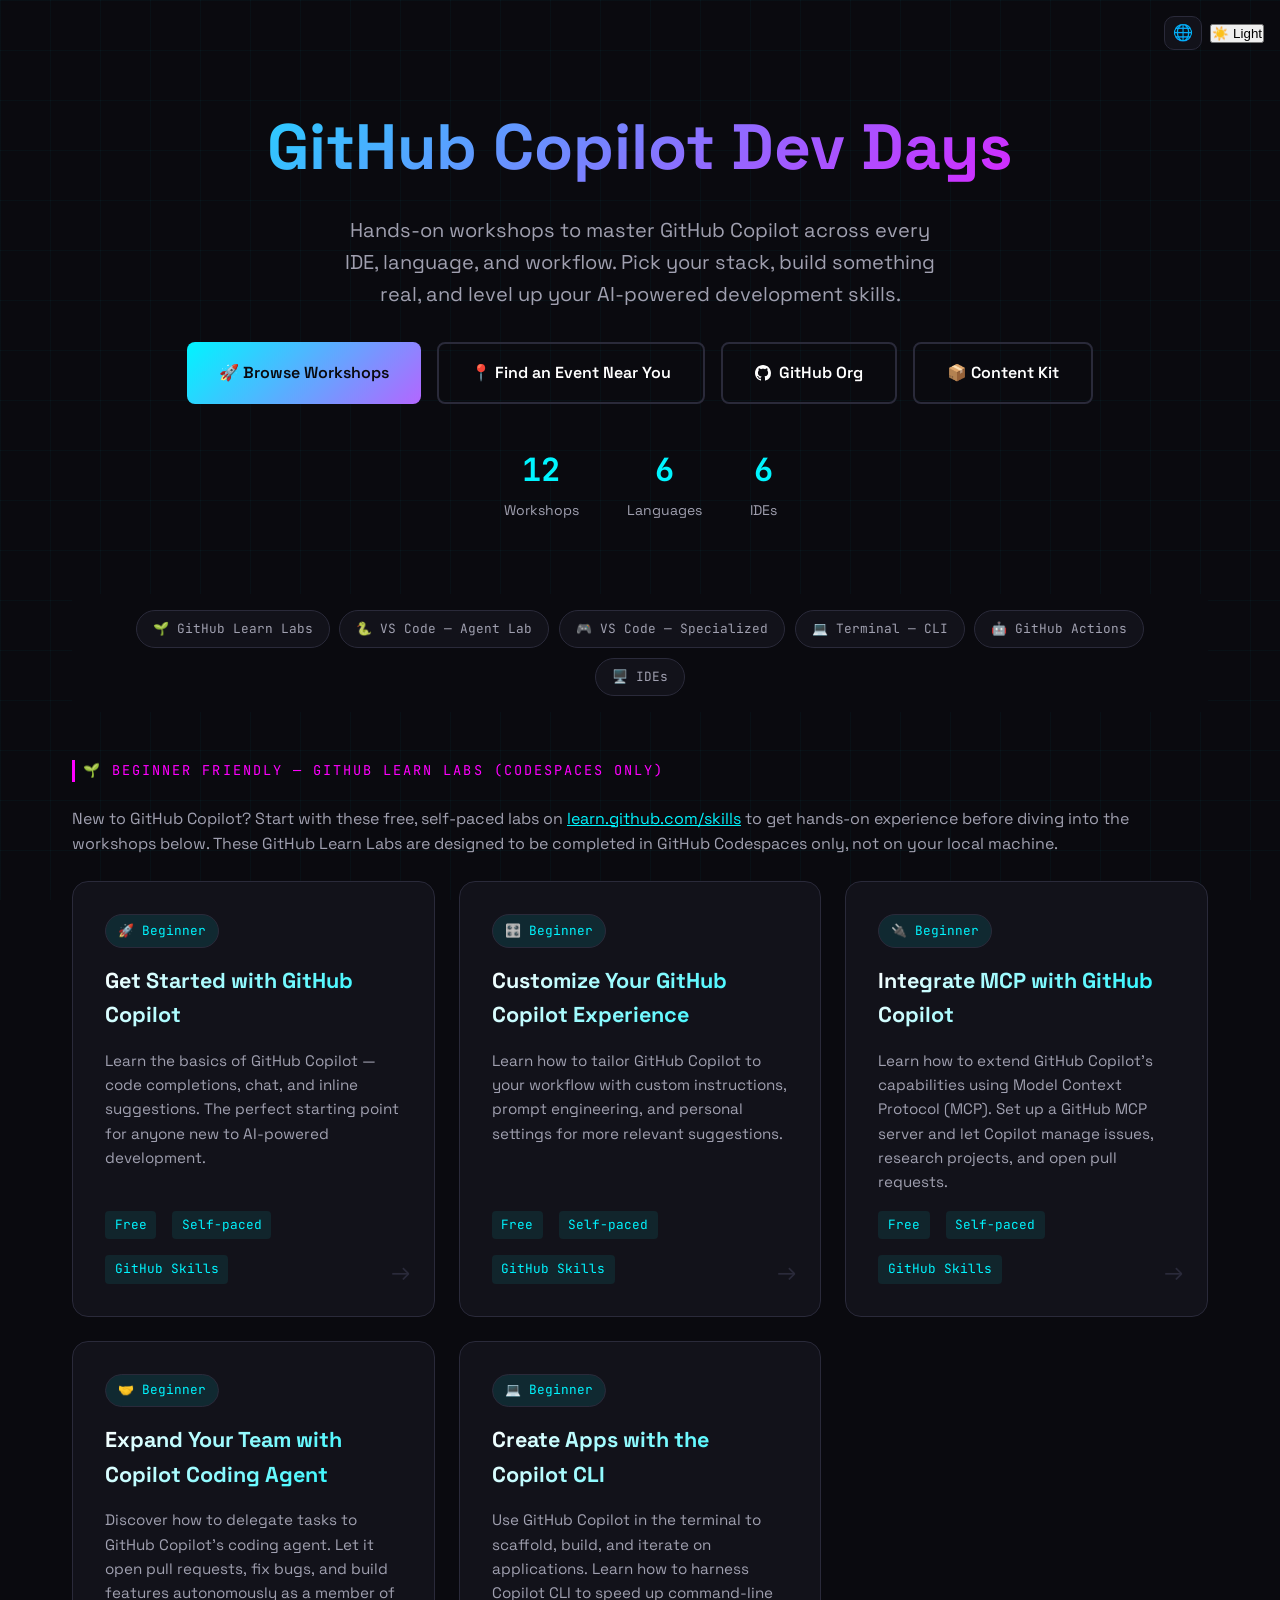
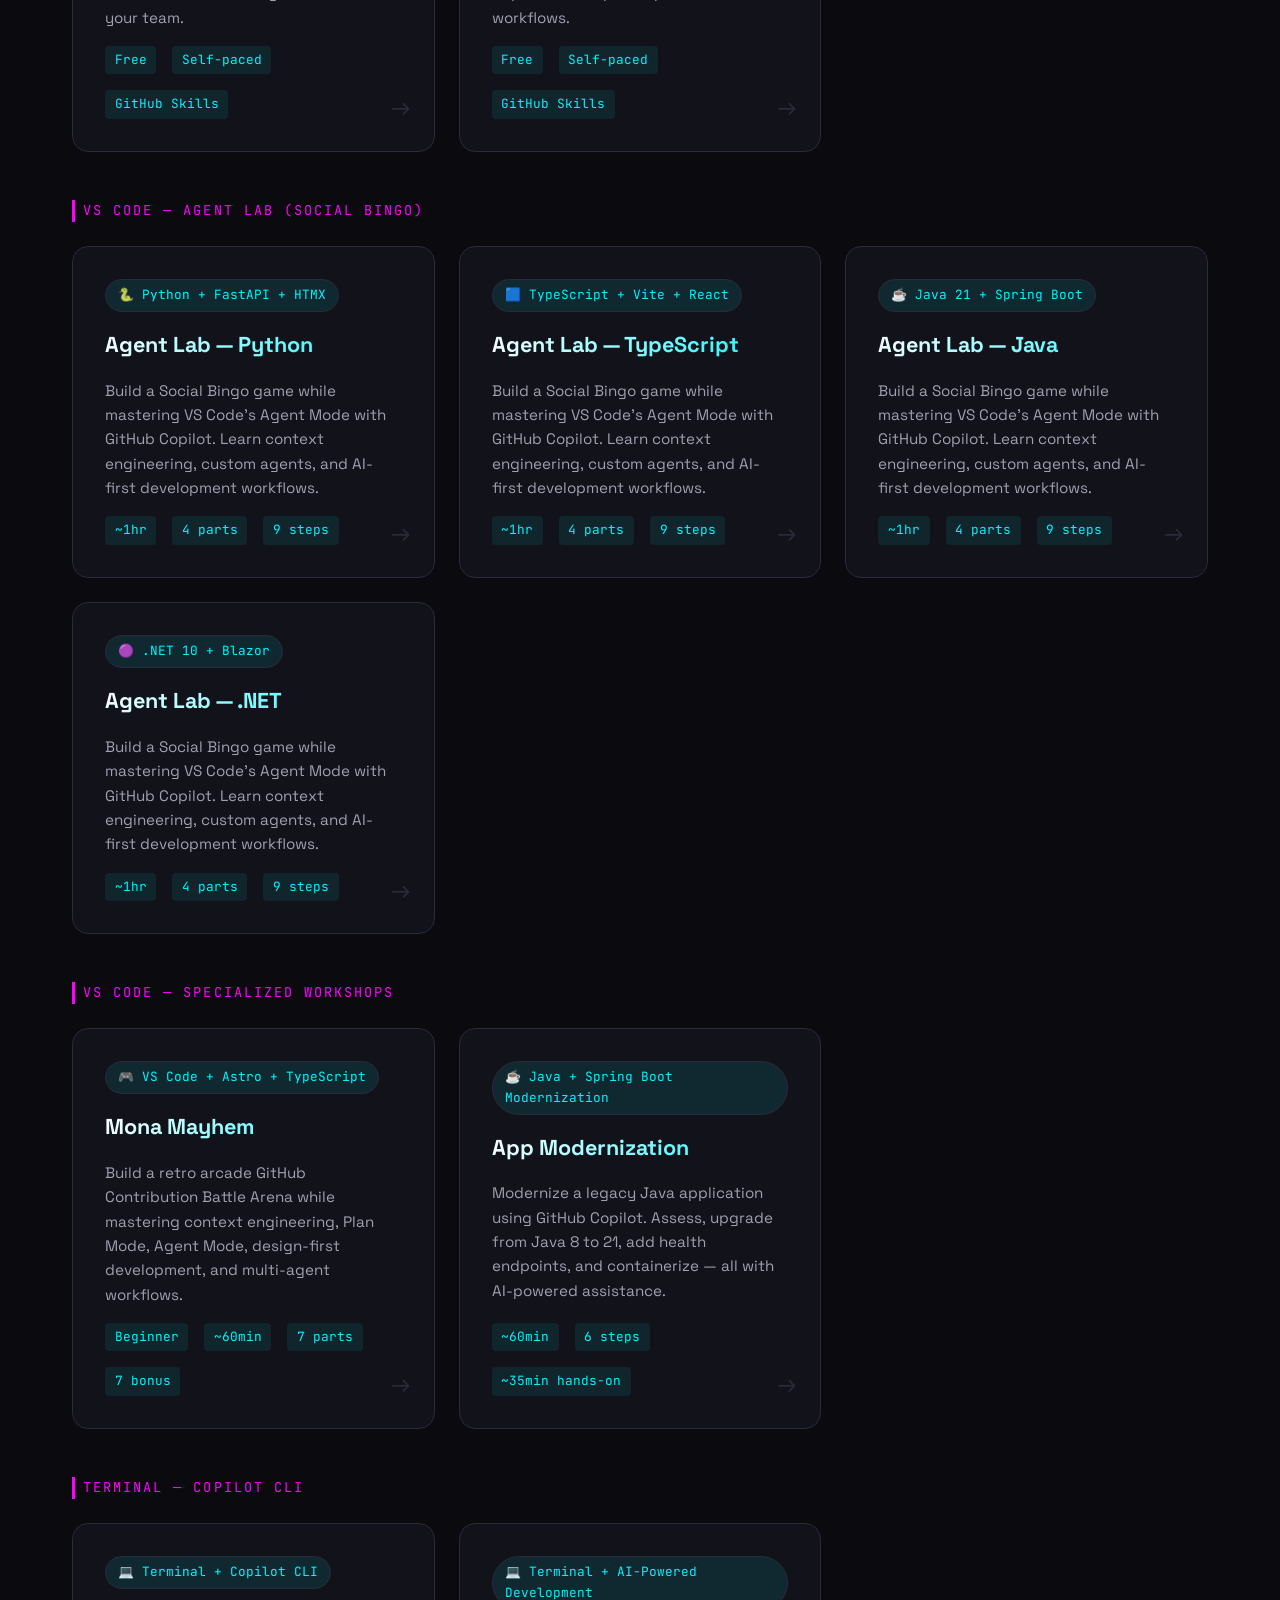
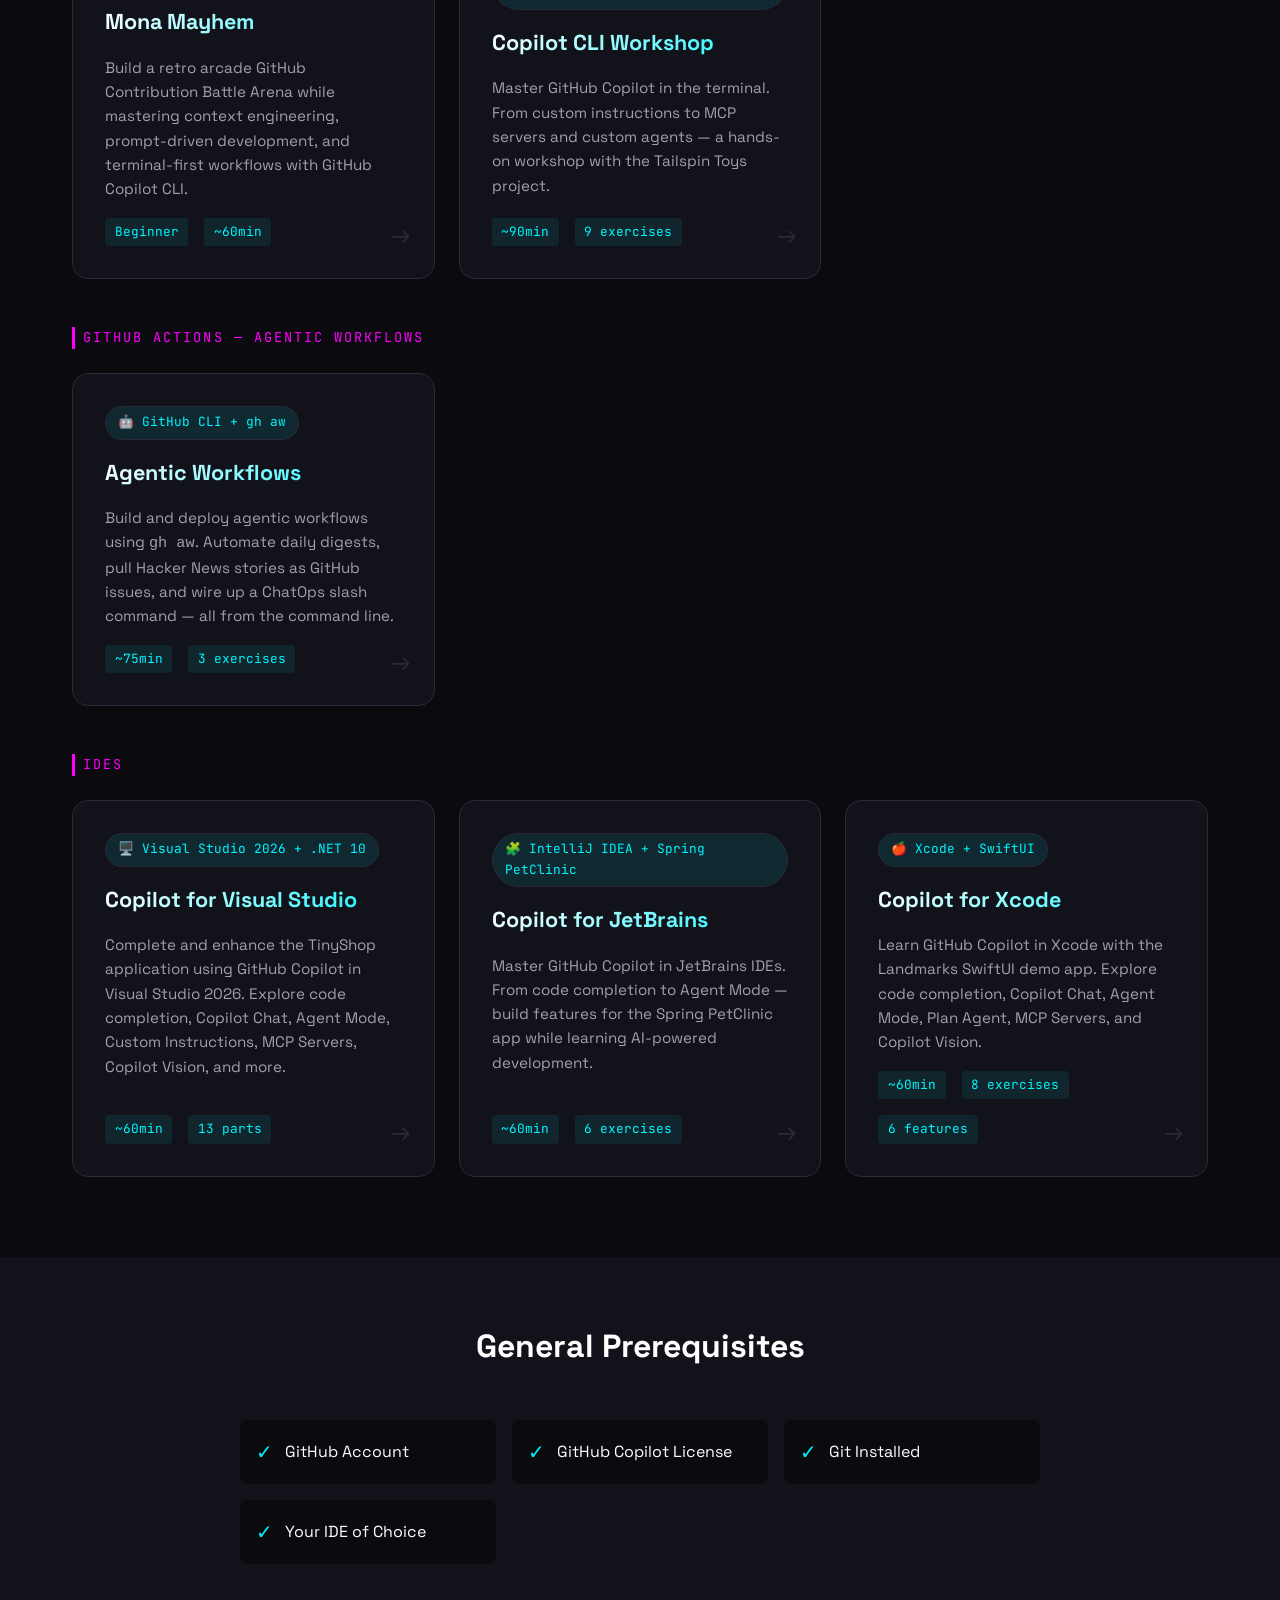
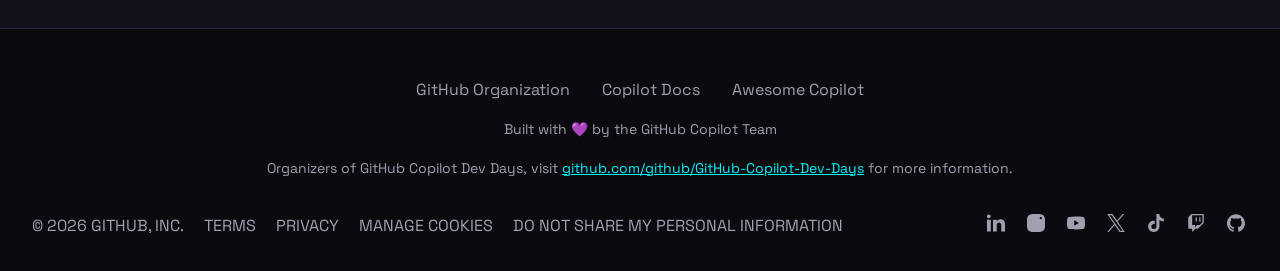
==== commit 99388394: "Remove Google Analytics Co-authored-by: Copilot App <223556219+Copilot@users.noreply.github.com>  Co" ====
--- a/index.html
+++ b/index.html
@@ -353,18 +353,18 @@
             <p class="footer-credit">Built with 💜 by the GitHub Copilot Team</p>
             <p class="footer-credit" style="margin-top: 1rem;">Organizers of GitHub Copilot Dev Days, visit <a href="https://github.com/github/GitHub-Copilot-Dev-Days/" target="_blank" style="color: var(--neon-cyan);">github.com/github/GitHub-Copilot-Dev-Days</a> for more information.</p>
         </div>
-        <div class="subfooter-bar">
-            <div class="subfooter">
-                <nav aria-label="Legal and Resource Links" class="subfooter-legal-nav">
-                    <ul class="subfooter-legal">
-                        <li class="subfooter-copyright"><time datetime="2026">© 2026 GitHub, Inc.</time></li>
-                        <li><a href="https://docs.github.com/site-policy/github-terms/github-terms-of-service">Terms</a></li>
-                        <li><a href="https://docs.github.com/site-policy/privacy-policies/github-privacy-statement">Privacy</a></li>
-                        <li><a href="https://docs.github.com/site-policy/privacy-policies/github-cookies">Manage cookies</a></li>
-                        <li><a href="https://docs.github.com/site-policy/privacy-policies/github-privacy-statement#privacy-choices">Do not share my personal information</a></li>
-                    </ul>
-                </nav>
-                <nav aria-label="GitHub's Social Media Links">
+        <div class="subfooter container">
+            <nav aria-label="Legal and resource links">
+                <ul class="subfooter-legal">
+                    <li><time datetime="2026">© 2026 GitHub, Inc.</time></li>
+                    <li><a href="https://docs.github.com/site-policy/github-terms/github-terms-of-service">Terms</a></li>
+                    <li><a href="https://docs.github.com/site-policy/privacy-policies/github-privacy-statement">Privacy</a></li>
+                    <li><a href="https://docs.github.com/site-policy/privacy-policies/github-cookies">Manage cookies</a></li>
+                    <li><a href="https://docs.github.com/site-policy/privacy-policies/github-privacy-statement#privacy-choices">Do not share my personal information</a></li>
+                </ul>
+            </nav>
+            <div class="subfooter-social-and-locale">
+                <nav aria-label="GitHub social media links">
                     <ul class="social-links">
                         <li>
                             <a href="https://www.linkedin.com/company/github" aria-label="GitHub on LinkedIn">
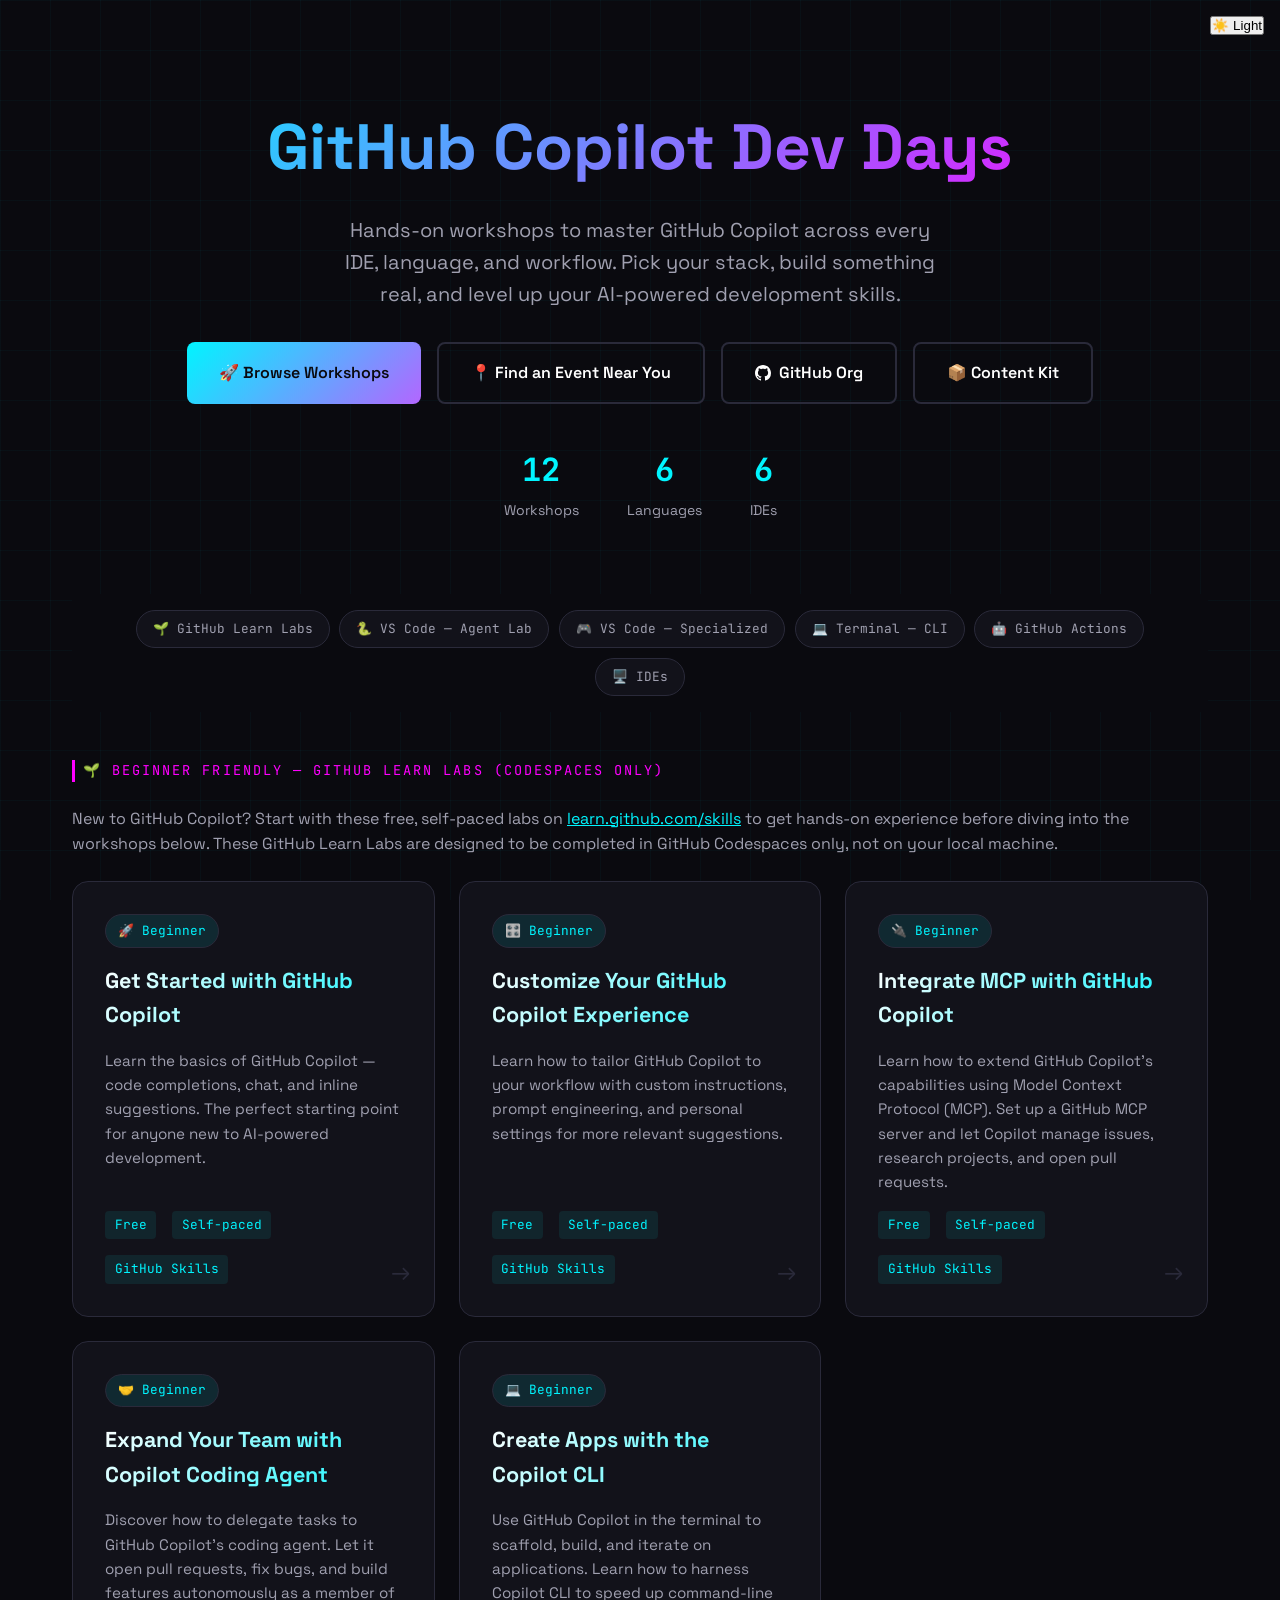
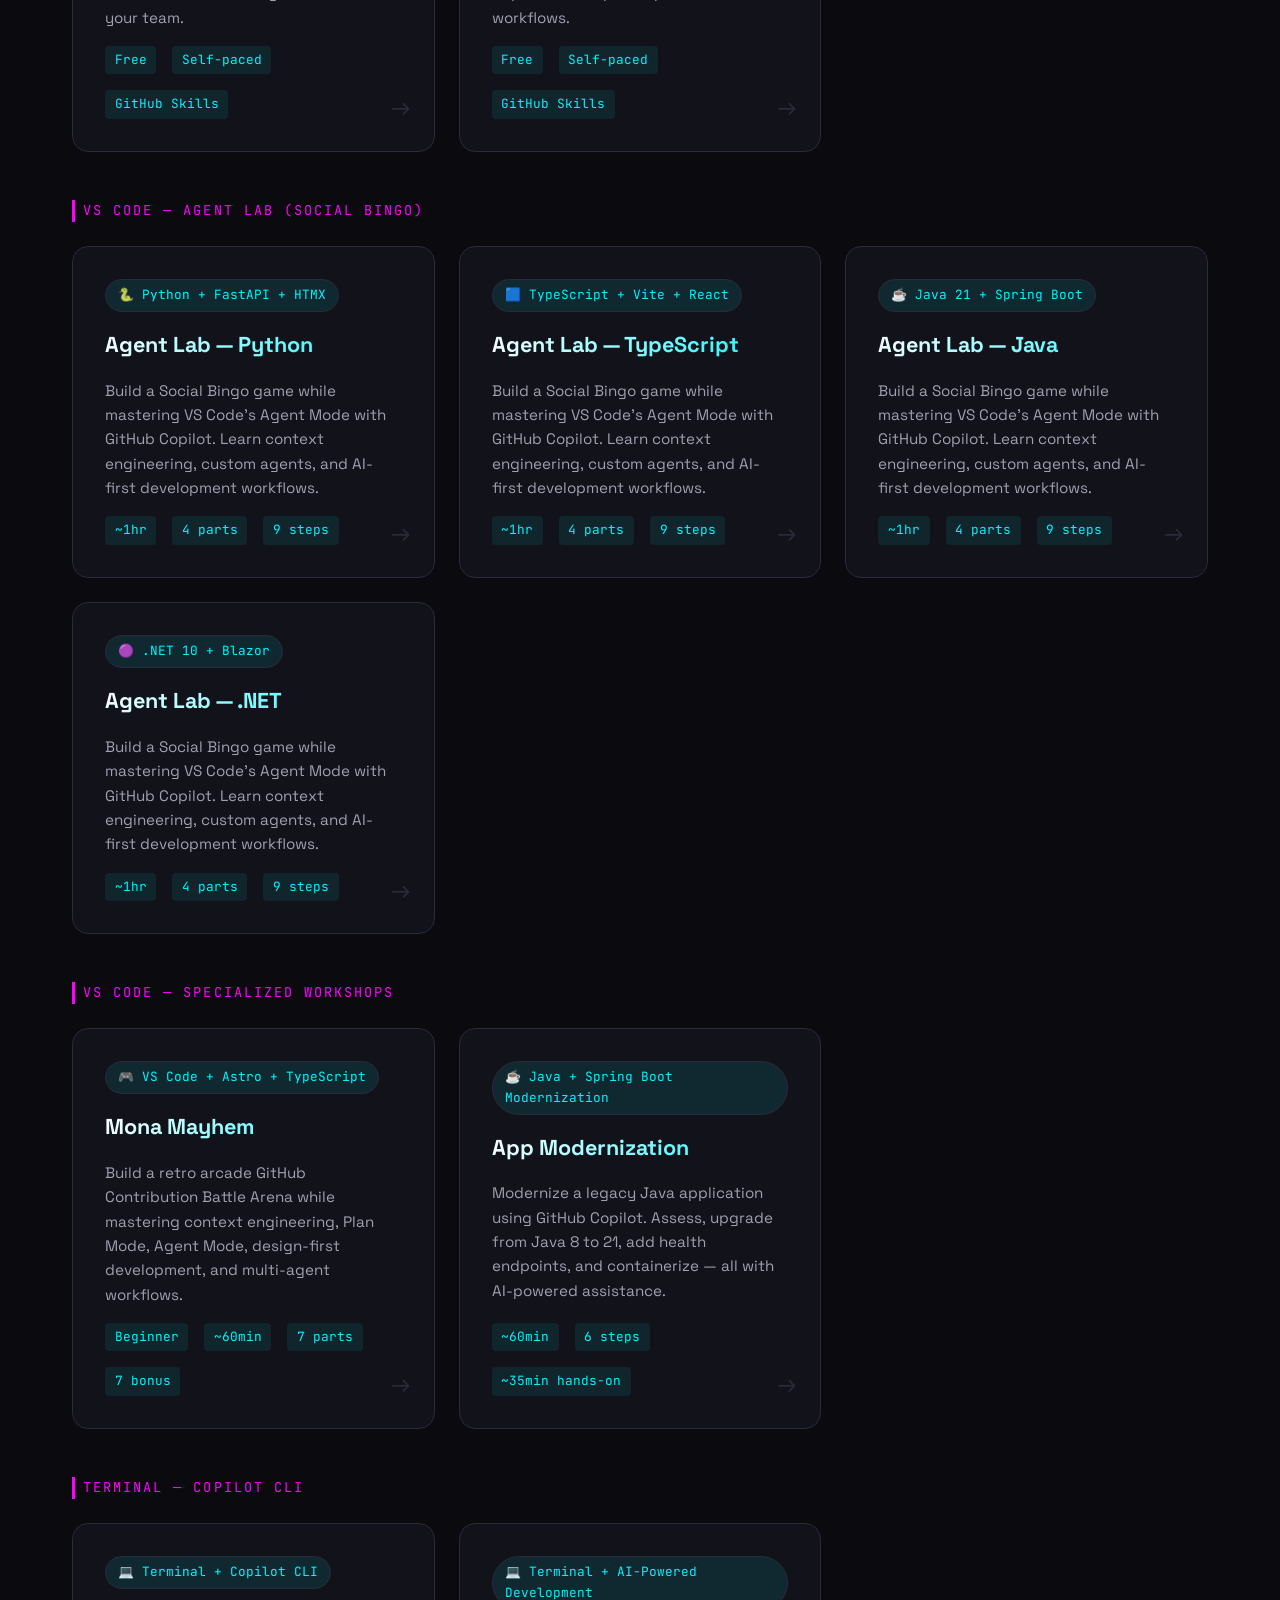
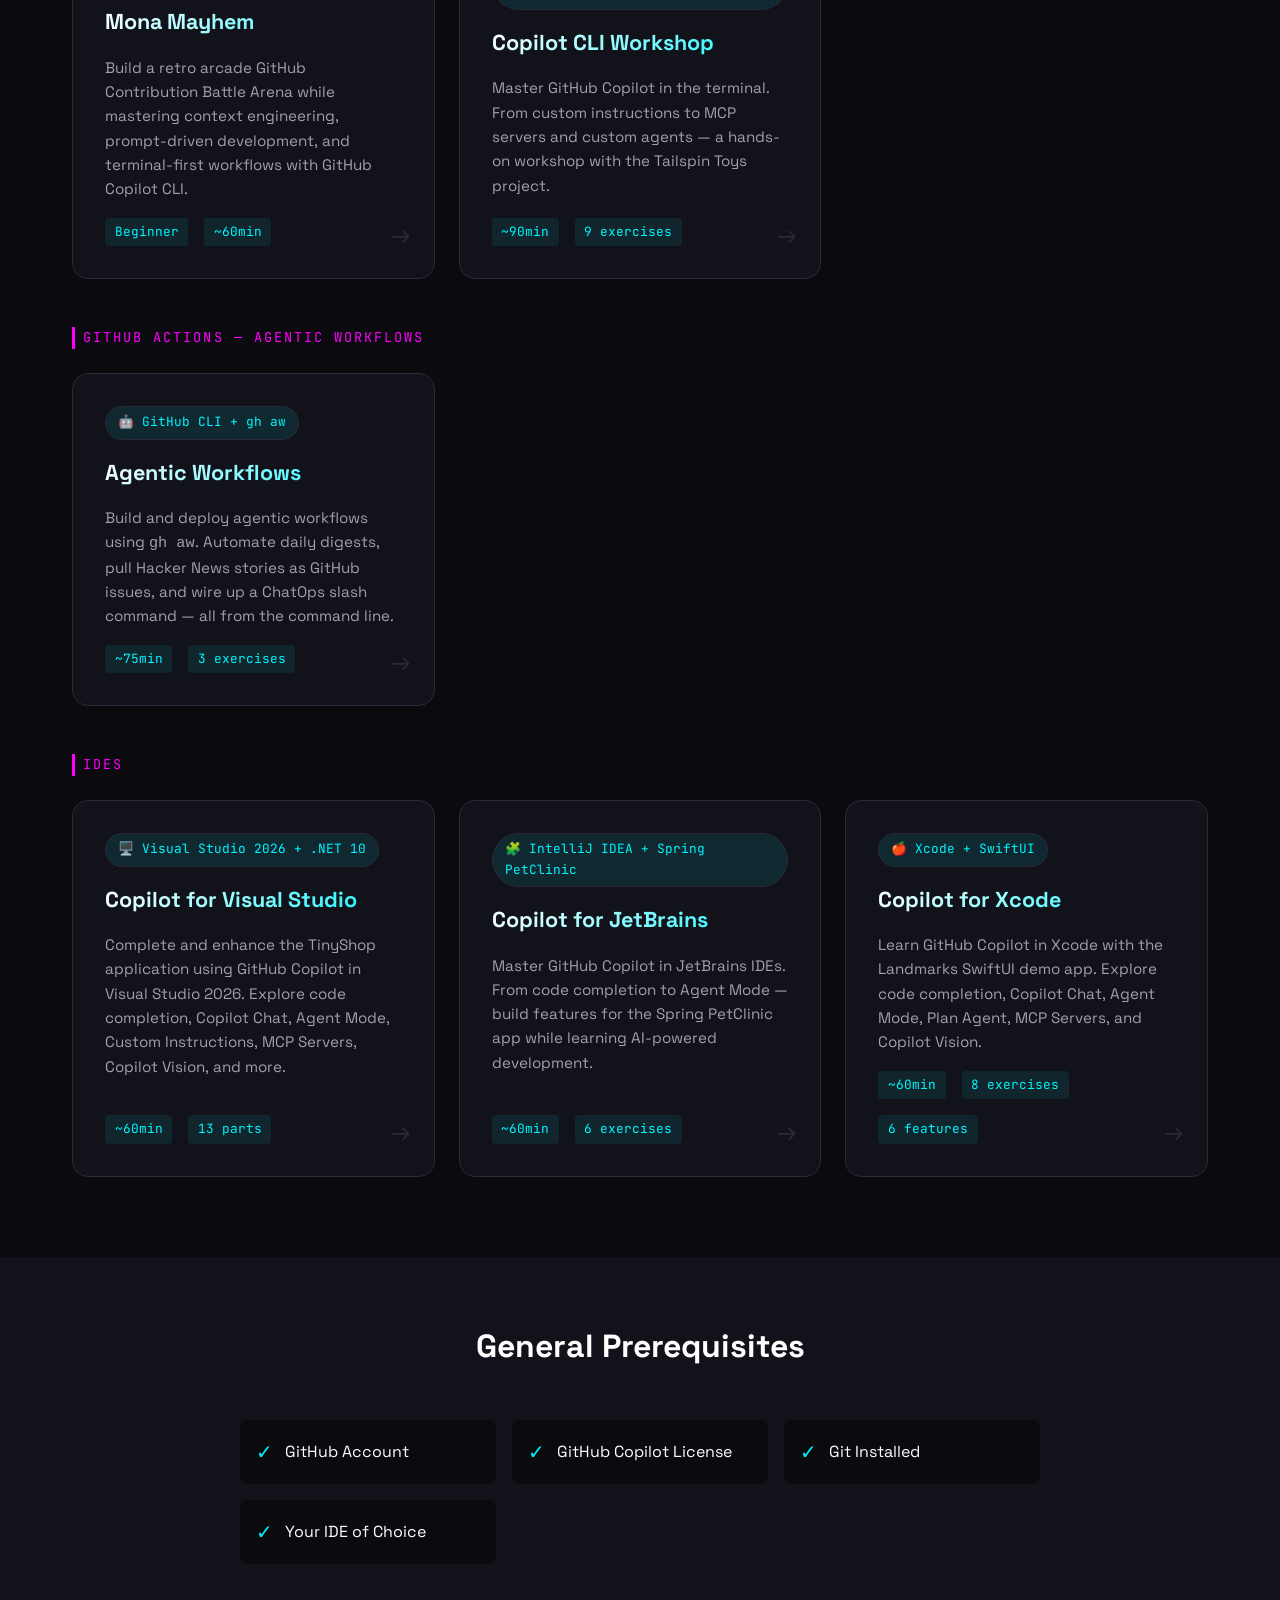
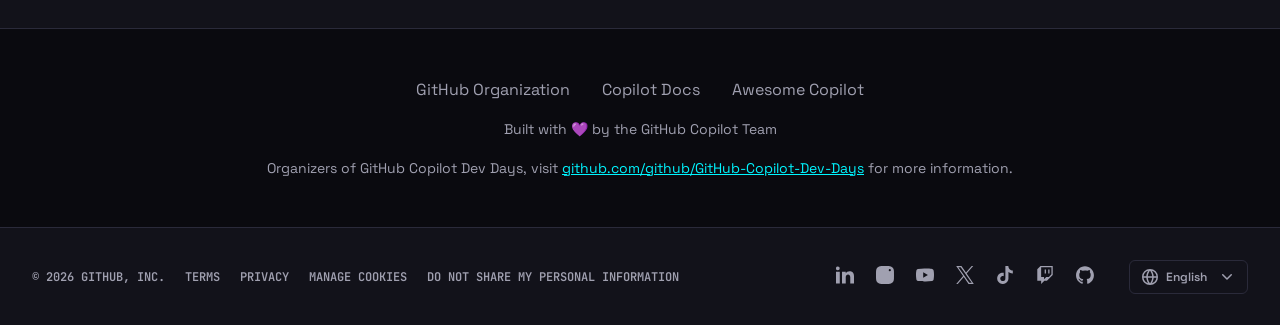
==== commit 030e7a00: "Move language selector to footer Co-authored-by: Copilot App <223556219+Copilot@users.noreply.github" ====
--- a/index.html
+++ b/index.html
@@ -45,14 +45,6 @@
 </head>
 <body>
     <div style="position:fixed;top:1rem;right:1rem;z-index:1000;display:flex;gap:0.5rem;align-items:center;">
-        <div class="locale-picker" id="localePicker">
-            <button type="button" class="locale-toggle" aria-haspopup="listbox" aria-expanded="false" aria-label="Select language">🌐</button>
-            <ul role="listbox" aria-label="Language">
-                <li role="option" data-locale="en" aria-selected="true" class="active">🇬🇧 English</li>
-                <li role="option" data-locale="es" aria-selected="false">🇪🇸 Español</li>
-                <li role="option" data-locale="pt-BR" aria-selected="false">🇧🇷 Português (Brasil)</li>
-            </ul>
-        </div>
         <button class="theme-toggle" onclick="toggleTheme()">☀️ Light</button>
     </div>
 
@@ -353,19 +345,20 @@
             <p class="footer-credit">Built with 💜 by the GitHub Copilot Team</p>
             <p class="footer-credit" style="margin-top: 1rem;">Organizers of GitHub Copilot Dev Days, visit <a href="https://github.com/github/GitHub-Copilot-Dev-Days/" target="_blank" style="color: var(--neon-cyan);">github.com/github/GitHub-Copilot-Dev-Days</a> for more information.</p>
         </div>
-        <div class="subfooter container">
-            <nav aria-label="Legal and resource links">
-                <ul class="subfooter-legal">
-                    <li><time datetime="2026">© 2026 GitHub, Inc.</time></li>
-                    <li><a href="https://docs.github.com/site-policy/github-terms/github-terms-of-service">Terms</a></li>
-                    <li><a href="https://docs.github.com/site-policy/privacy-policies/github-privacy-statement">Privacy</a></li>
-                    <li><a href="https://docs.github.com/site-policy/privacy-policies/github-cookies">Manage cookies</a></li>
-                    <li><a href="https://docs.github.com/site-policy/privacy-policies/github-privacy-statement#privacy-choices">Do not share my personal information</a></li>
-                </ul>
-            </nav>
-            <div class="subfooter-social-and-locale">
-                <nav aria-label="GitHub social media links">
-                    <ul class="social-links">
+        <div class="subfooter-bar">
+            <div class="subfooter">
+                <nav aria-label="Legal and Resource Links" class="subfooter-legal-nav">
+                    <ul class="subfooter-legal">
+                        <li class="subfooter-copyright"><time datetime="2026">© 2026 GitHub, Inc.</time></li>
+                        <li><a href="https://docs.github.com/site-policy/github-terms/github-terms-of-service">Terms</a></li>
+                        <li><a href="https://docs.github.com/site-policy/privacy-policies/github-privacy-statement">Privacy</a></li>
+                        <li><a href="https://docs.github.com/site-policy/privacy-policies/github-cookies">Manage cookies</a></li>
+                        <li><a href="https://docs.github.com/site-policy/privacy-policies/github-privacy-statement#privacy-choices">Do not share my personal information</a></li>
+                    </ul>
+                </nav>
+                <div class="subfooter-social-and-locale">
+                    <nav aria-label="GitHub's Social Media Links">
+                        <ul class="social-links">
                         <li>
                             <a href="https://www.linkedin.com/company/github" aria-label="GitHub on LinkedIn">
                                 <svg viewBox="0 0 19 18" aria-hidden="true"><path d="M3.94 2A2 2 0 1 1 2 0a2 2 0 0 1 1.94 2zM4 5.48H0V18h4zm6.32 0H6.34V18h3.94v-6.57c0-3.66 4.77-4 4.77 0V18H19v-7.93c0-6.17-7.06-5.94-8.72-2.91z"/></svg>
@@ -401,8 +394,21 @@
                                 <svg viewBox="0 0 98 96" aria-hidden="true"><path d="M48.85 0C21.84 0 0 22 0 49.22c0 21.75 13.99 40.17 33.41 46.69 2.42.49 3.31-1.06 3.31-2.36 0-1.14-.08-5.05-.08-9.13-13.59 2.94-16.42-5.87-16.42-5.87-2.18-5.7-5.42-7.17-5.42-7.17-4.45-3.01.33-3.01.33-3.01 4.93.32 7.52 5.05 7.52 5.05 4.37 7.5 11.4 5.38 14.24 4.07.4-3.18 1.7-5.38 3.07-6.6-10.84-1.14-22.24-5.38-22.24-24.28 0-5.38 1.94-9.78 5.01-13.2-.48-1.22-2.18-6.28.49-13.04 0 0 4.12-1.3 13.42 5.05a46.97 46.97 0 0 1 12.22-1.63c4.12 0 8.33.57 12.21 1.63 9.3-6.35 13.43-5.05 13.43-5.05 2.67 6.76.97 11.82.48 13.04 3.16 3.42 5.02 7.82 5.02 13.2 0 18.9-11.4 23.06-22.32 24.28 1.78 1.55 3.31 4.48 3.31 9.13 0 6.6-.08 11.9-.08 13.53 0 1.3.89 2.85 3.32 2.36 19.41-6.52 33.4-24.94 33.4-46.69C97.71 22 75.79 0 48.85 0z"/></svg>
                             </a>
                         </li>
-                    </ul>
-                </nav>
+                        </ul>
+                    </nav>
+                    <div class="locale-picker" id="localePicker">
+                        <button type="button" class="locale-toggle footer-locale-toggle" aria-haspopup="listbox" aria-expanded="false" aria-label="Select language">
+                            <svg class="locale-globe" viewBox="0 0 16 16" aria-hidden="true"><path d="M8 0a8 8 0 1 1 0 16A8 8 0 0 1 8 0ZM5.78 8.75a9.64 9.64 0 0 0 1.36 4.18c.26.43.55.83.86 1.21.25-.3.55-.7.86-1.21a9.64 9.64 0 0 0 1.36-4.18Zm4.44-1.5a9.64 9.64 0 0 0-1.36-4.18A9.93 9.93 0 0 0 8 1.86a9.93 9.93 0 0 0-.86 1.21A9.64 9.64 0 0 0 5.78 7.25Zm-5.94 1.5H1.54a6.51 6.51 0 0 0 4.67 5.5c-.12-.18-.24-.37-.35-.55-.72-1.19-1.44-2.88-1.58-4.95Zm-2.74-1.5h2.74c.14-2.07.86-3.76 1.58-4.95.12-.2.23-.38.35-.55a6.51 6.51 0 0 0-4.67 5.5Zm10.18 1.5c-.14 2.07-.86 3.76-1.58 4.95-.12.2-.23.38-.35.55a6.51 6.51 0 0 0 4.67-5.5Zm2.74-1.5a6.51 6.51 0 0 0-4.67-5.5c.12.18.24.37.35.55.72 1.19 1.44 2.88 1.58 4.95Z"/></svg>
+                            <span class="locale-current">English</span>
+                            <svg class="locale-chevron" viewBox="0 0 16 16" aria-hidden="true"><path d="M12.78 5.22a.75.75 0 0 1 0 1.06l-4.25 4.25a.75.75 0 0 1-1.06 0L3.22 6.28a.75.75 0 1 1 1.06-1.06L8 8.94l3.72-3.72a.75.75 0 0 1 1.06 0Z"/></svg>
+                        </button>
+                        <ul role="listbox" aria-label="Language">
+                            <li role="option" data-locale="en" aria-selected="true" class="active">🇬🇧 English</li>
+                            <li role="option" data-locale="es" aria-selected="false">🇪🇸 Español</li>
+                            <li role="option" data-locale="pt-BR" aria-selected="false">🇧🇷 Português (Brasil)</li>
+                        </ul>
+                    </div>
+                </div>
             </div>
         </div>
     </footer>
@@ -424,12 +430,14 @@
     </script>
     <script>
 (function () {
-  var match = location.pathname.match(/^\/(pt_BR|es)\//);
+  var match = location.pathname.match(/\/(pt_BR|es)(?:\/|$)/);
   var locale = match ? match[1] : 'en';
   var picker = document.getElementById('localePicker');
   if (!picker) return;
   var toggleBtn = picker.querySelector('.locale-toggle');
   var list = picker.querySelector('ul');
+  var labels = { en: 'English', es: 'Español', pt_BR: 'Português (Brasil)' };
+  picker.querySelector('.locale-current').textContent = labels[locale] || labels.en;
   list.querySelectorAll('li').forEach(function(li) {
     var liLocale = li.dataset.locale === 'pt-BR' ? 'pt_BR' : li.dataset.locale;
     if (liLocale === locale) { li.classList.add('active'); li.setAttribute('aria-selected','true'); }
@@ -445,11 +453,10 @@
       e.stopPropagation();
       var target = li.dataset.locale === 'pt-BR' ? 'pt_BR' : li.dataset.locale;
       if (target === locale) { close(); return; }
-      var path = location.pathname;
-      if (locale !== 'en') path = path.replace(new RegExp('^/' + locale), '');
-      if (target !== 'en') path = '/' + target + path;
+      var base = locale === 'en' ? new URL('./', location.href) : new URL('../', location.href);
+      var path = target === 'en' ? './' : target + '/';
       localStorage.setItem('preferred-locale', target);
-      window.location.href = path;
+      window.location.href = new URL(path, base).href;
     });
   });
 })();
--- a/styles.css
+++ b/styles.css
@@ -60,6 +60,7 @@
 .subfooter-legal-nav { color: var(--text-secondary); font-family: 'JetBrains Mono', monospace; font-size: 0.75rem; font-weight: 600; line-height: 1.5; }
 .subfooter-legal { display: flex; align-items: center; justify-content: center; flex-wrap: wrap; gap: 1rem 1.25rem; text-transform: uppercase; }
 .subfooter-copyright { white-space: nowrap; }
+.subfooter-social-and-locale { display: flex; align-items: center; justify-content: center; flex-wrap: wrap; gap: 2rem; }
 .social-links { display: flex; align-items: center; justify-content: center; flex-wrap: wrap; gap: 1rem; }
 .social-links a { display: inline-flex; align-items: center; justify-content: center; width: 24px; height: 24px; }
 .social-links a:hover { text-decoration: none; }
@@ -78,10 +79,14 @@
 
 /* --- Locale Picker --- */
 .locale-picker { position: relative; display: inline-flex; }
-.locale-toggle { display: flex; align-items: center; justify-content: center; padding: 8px; border-radius: 10px; border: 1px solid var(--border-color); background: var(--bg-card); color: var(--text-secondary); font-size: 1rem; line-height: 1; transition: all 0.2s; cursor: pointer; }
-.locale-toggle:hover { background: var(--neon-magenta); color: #fff; border-color: var(--neon-magenta); }
-.locale-picker ul { display: none; position: absolute; top: 100%; right: 0; margin: 4px 0 0; padding: 4px 0; list-style: none; background: var(--bg-card); border: 1px solid var(--border-color); border-radius: 10px; box-shadow: 0 4px 12px rgba(0,0,0,0.15); z-index: 100; min-width: 180px; }
+.locale-toggle { display: flex; align-items: center; justify-content: center; gap: 0.5rem; padding: 0.5rem 0.75rem; border: 1px solid var(--border-color); border-radius: 6px; background: transparent; color: var(--text-secondary); font-family: inherit; font-size: 0.75rem; font-weight: 600; line-height: 1; cursor: pointer; }
+.locale-toggle:hover { color: var(--text-primary); border-color: var(--text-secondary); }
+.locale-toggle:focus-visible { outline: 2px solid var(--neon-cyan); outline-offset: 2px; }
+.locale-toggle svg { width: 16px; height: 16px; fill: currentColor; }
+.locale-chevron { margin-left: 0.25rem; }
+.locale-picker ul { display: none; position: absolute; right: 0; bottom: calc(100% + 0.5rem); margin: 0; padding: 4px 0; list-style: none; background: var(--bg-card); border: 1px solid var(--border-color); border-radius: 10px; box-shadow: 0 4px 12px rgba(0,0,0,0.3); z-index: 100; min-width: 200px; text-align: left; }
 .locale-picker li { padding: 8px 16px; cursor: pointer; font-size: 0.9rem; color: var(--text-primary); white-space: nowrap; transition: background 0.15s; }
 .locale-picker li:hover { background: var(--neon-magenta); color: #fff; }
 .locale-picker li.active { font-weight: 600; color: var(--neon-cyan); }
 .locale-picker li.active:hover { color: #fff; }
+.footer-locale-picker { display: flex; justify-content: center; margin-top: 2rem; }
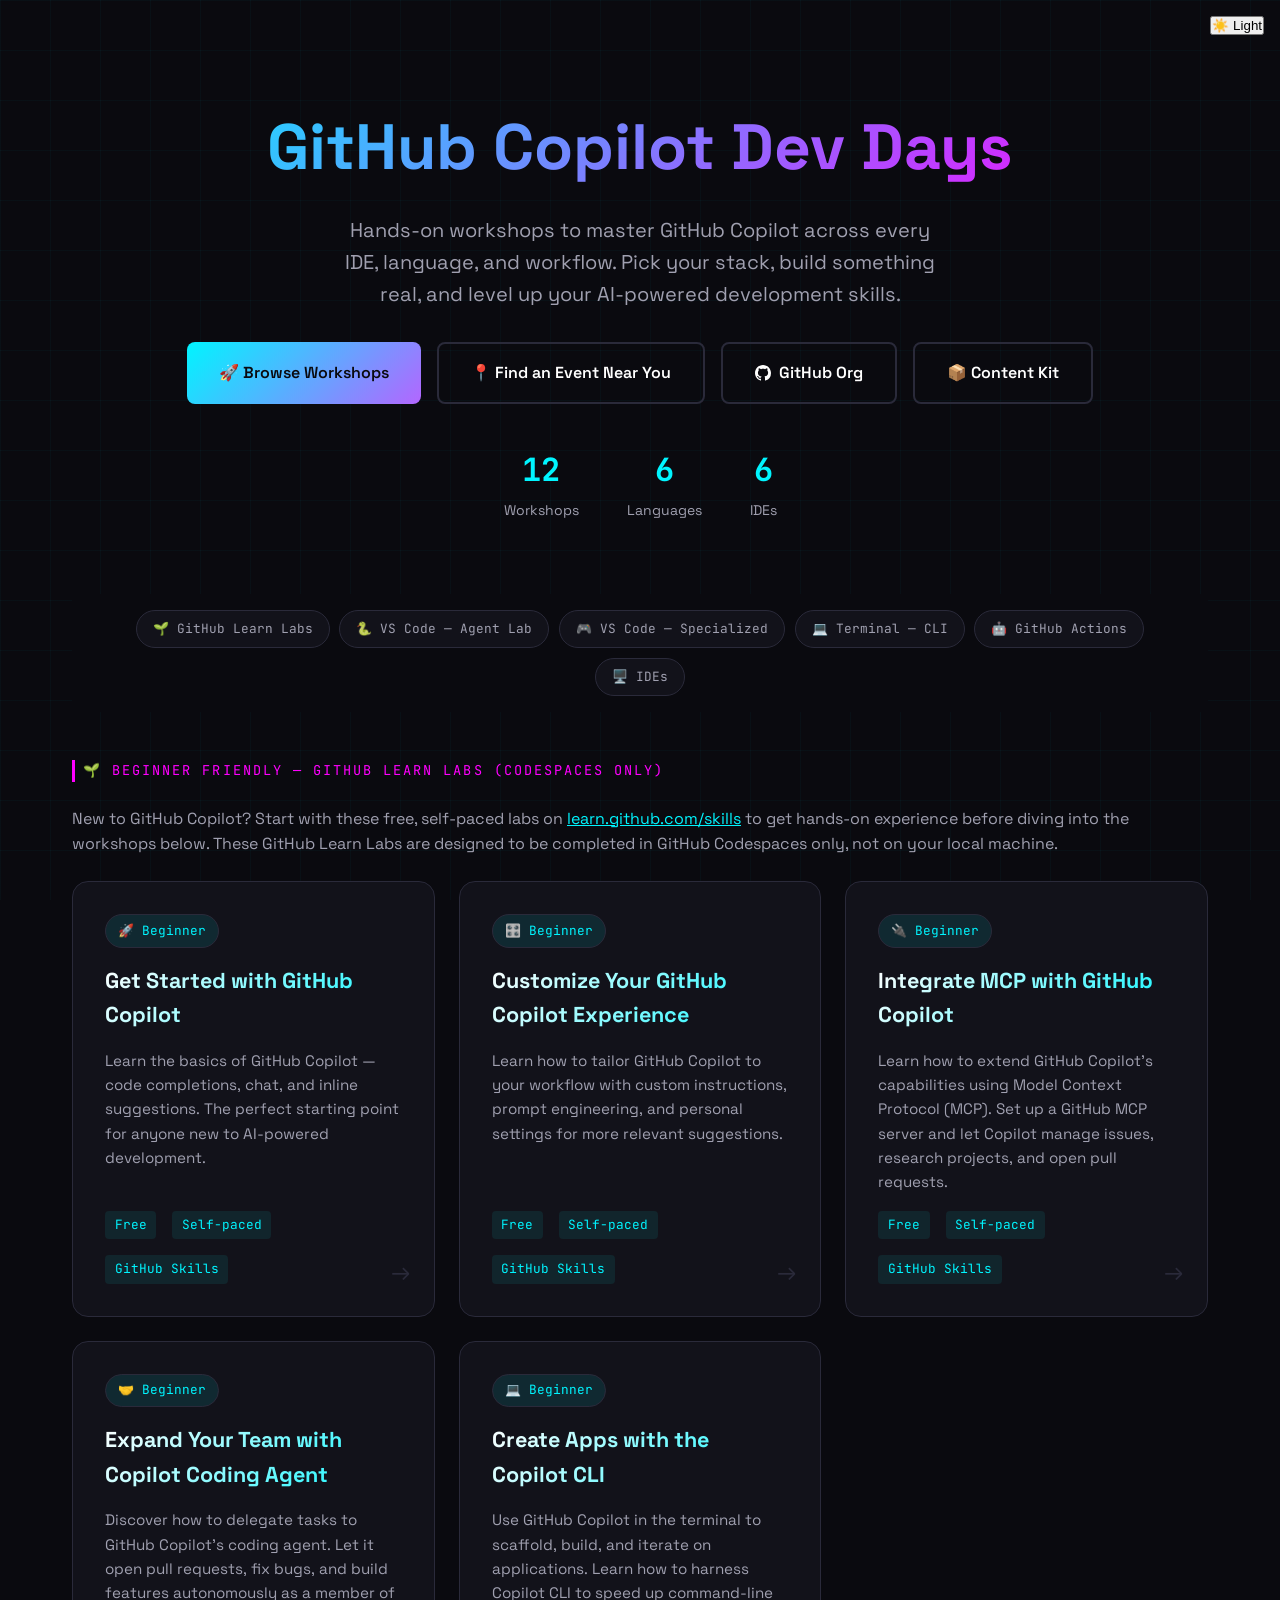
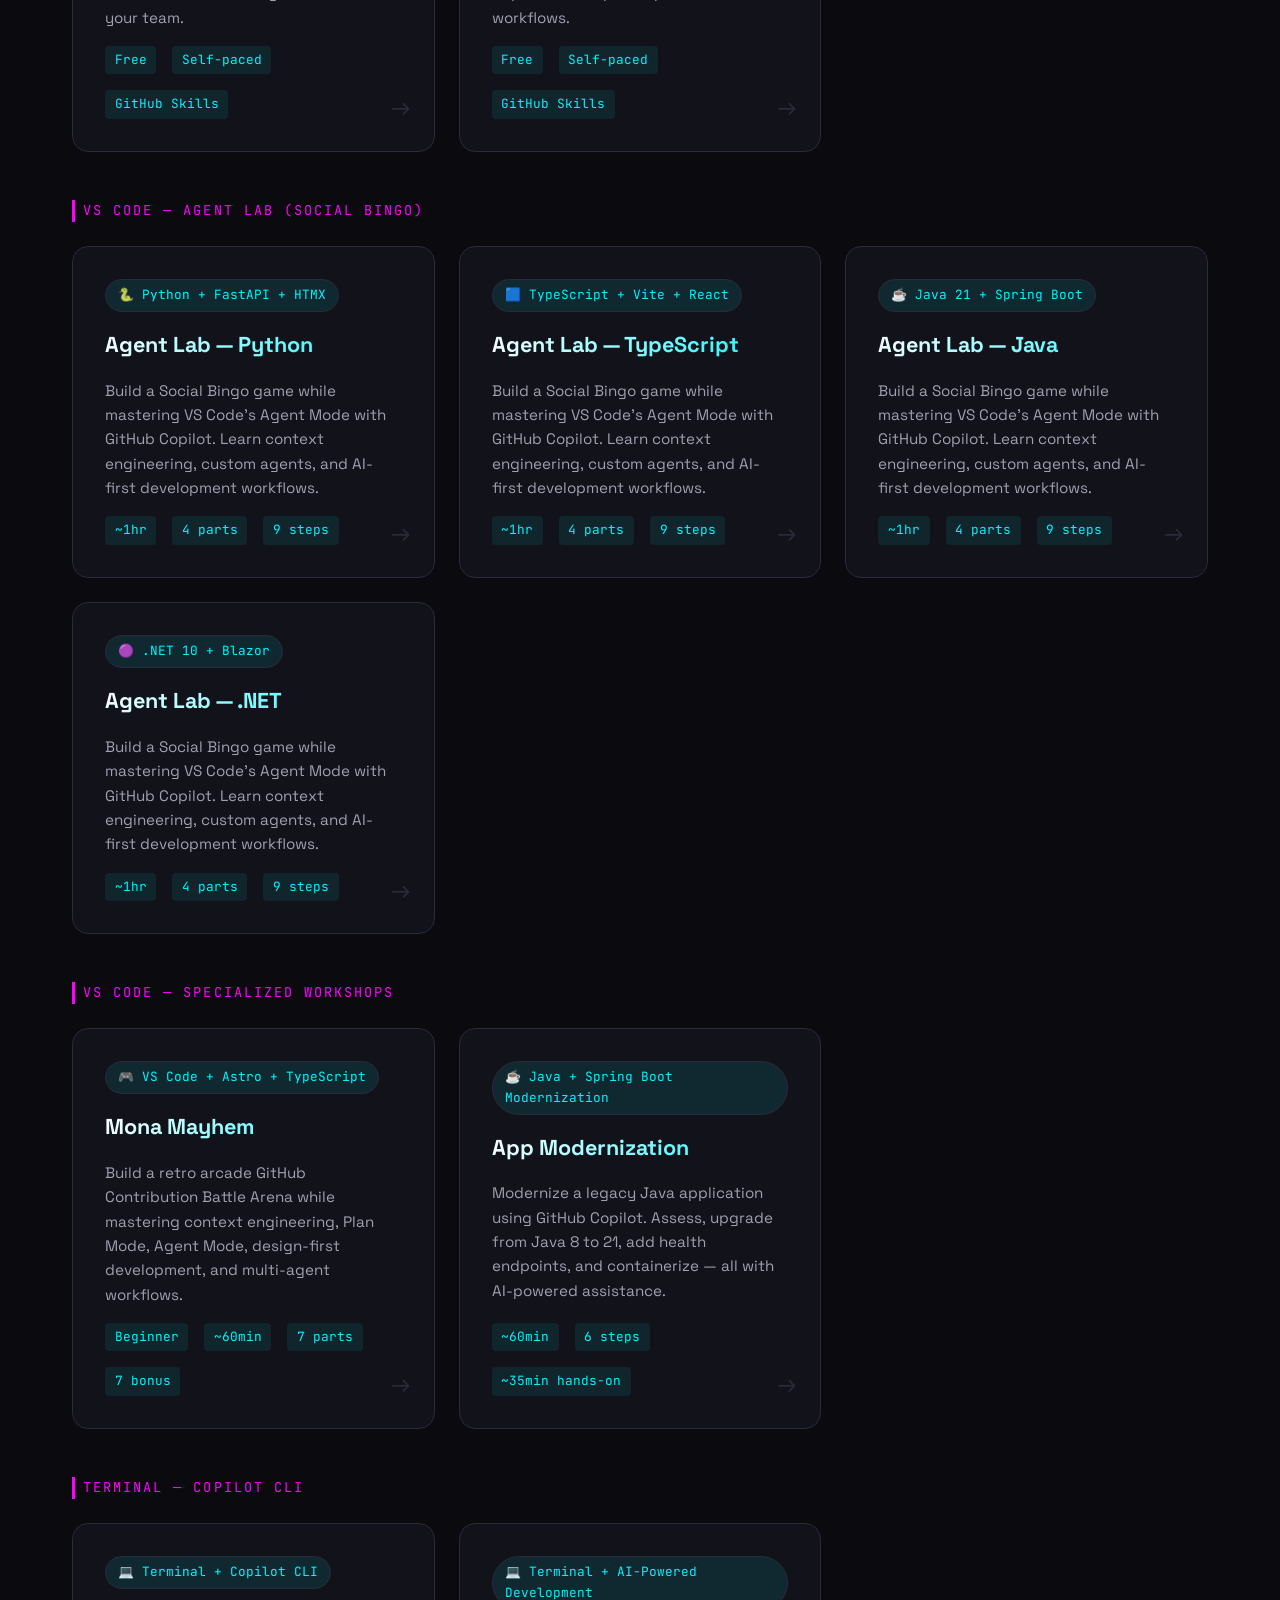
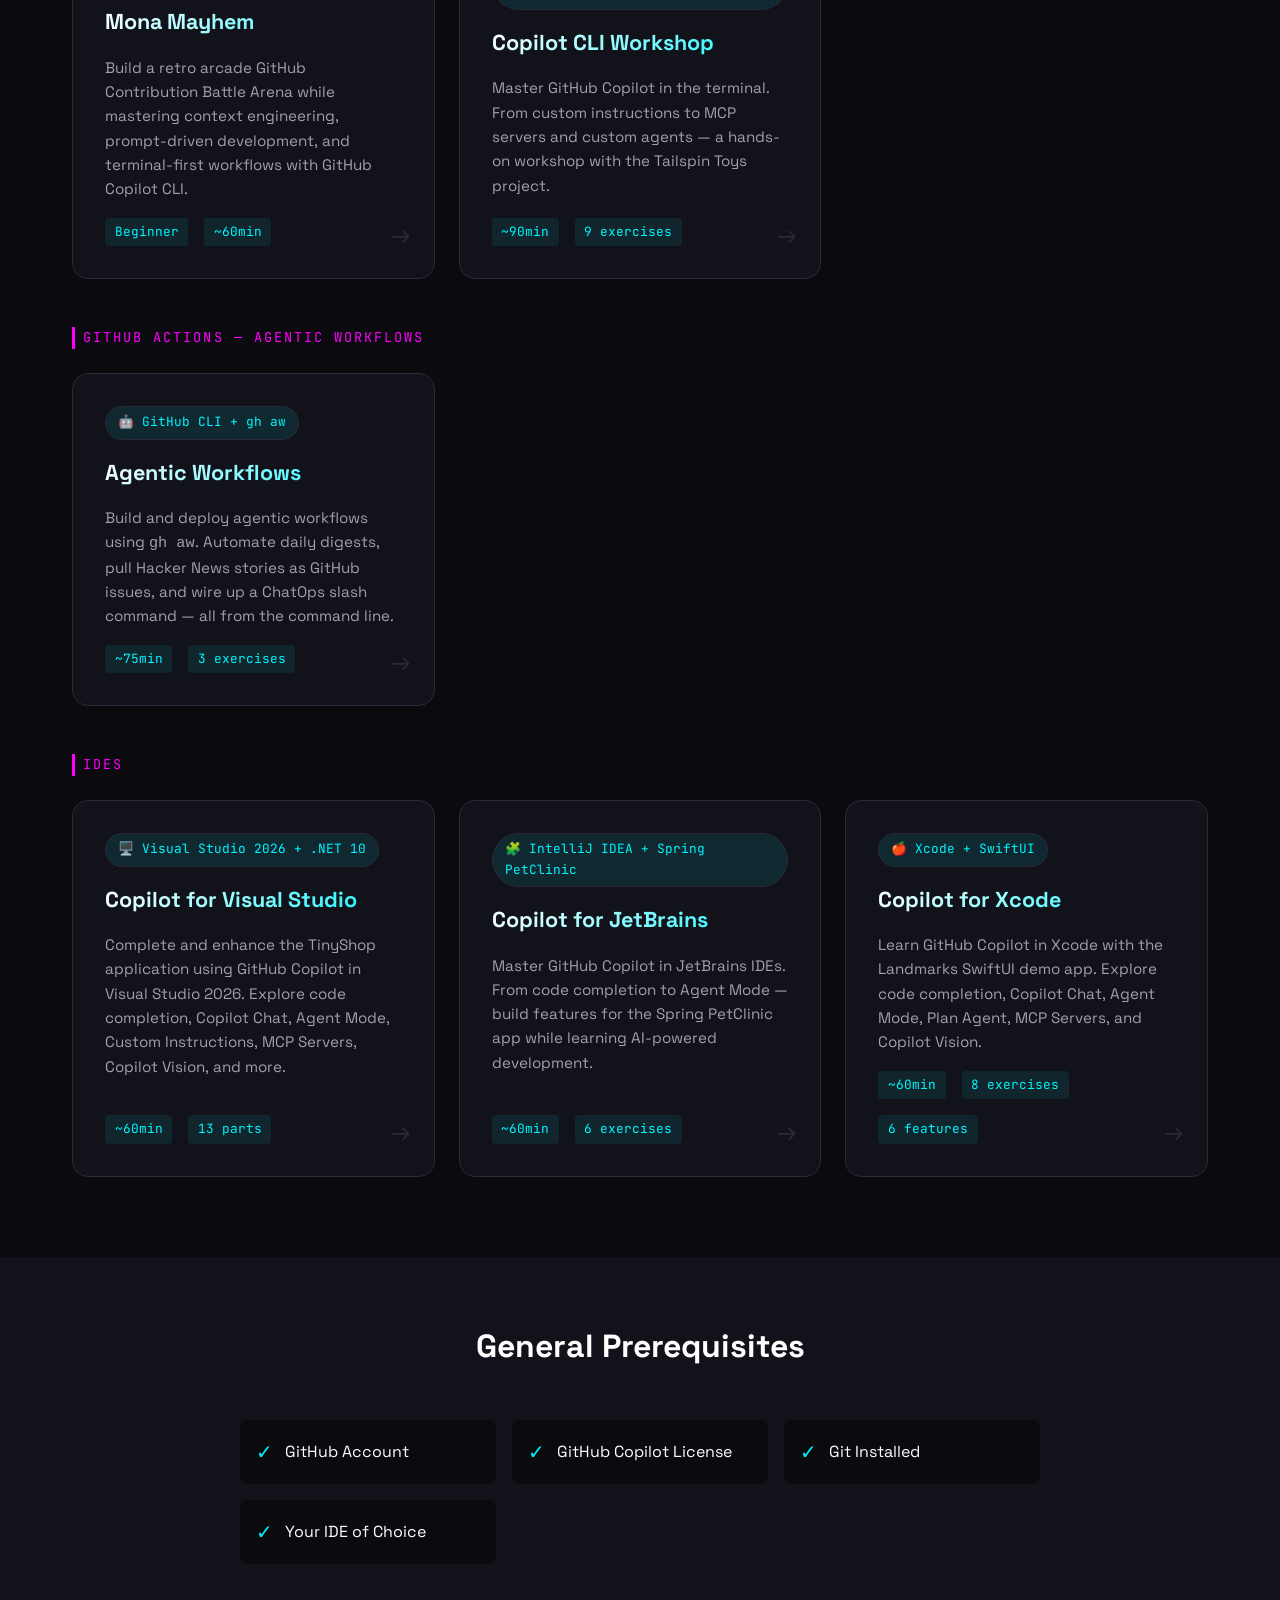
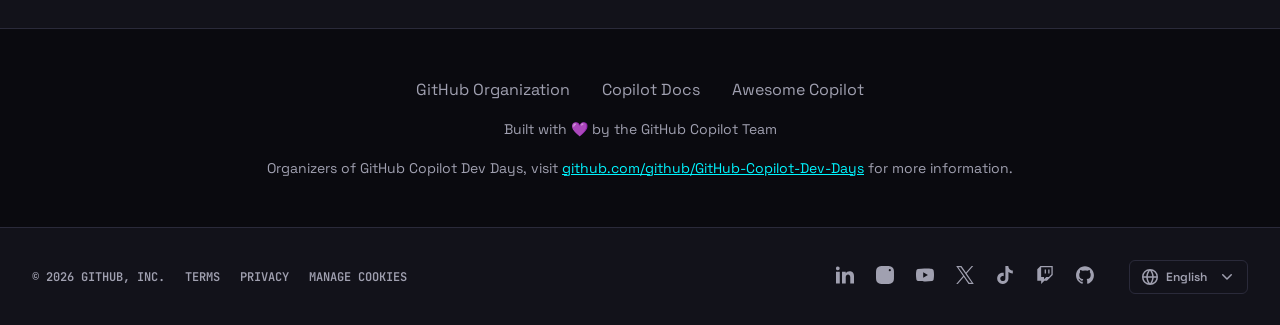
==== commit b4d7e8d0: "Remove personal information footer link Co-authored-by: Copilot App <223556219+Copilot@users.noreply" ====
--- a/index.html
+++ b/index.html
@@ -353,7 +353,6 @@
                         <li><a href="https://docs.github.com/site-policy/github-terms/github-terms-of-service">Terms</a></li>
                         <li><a href="https://docs.github.com/site-policy/privacy-policies/github-privacy-statement">Privacy</a></li>
                         <li><a href="https://docs.github.com/site-policy/privacy-policies/github-cookies">Manage cookies</a></li>
-                        <li><a href="https://docs.github.com/site-policy/privacy-policies/github-privacy-statement#privacy-choices">Do not share my personal information</a></li>
                     </ul>
                 </nav>
                 <div class="subfooter-social-and-locale">
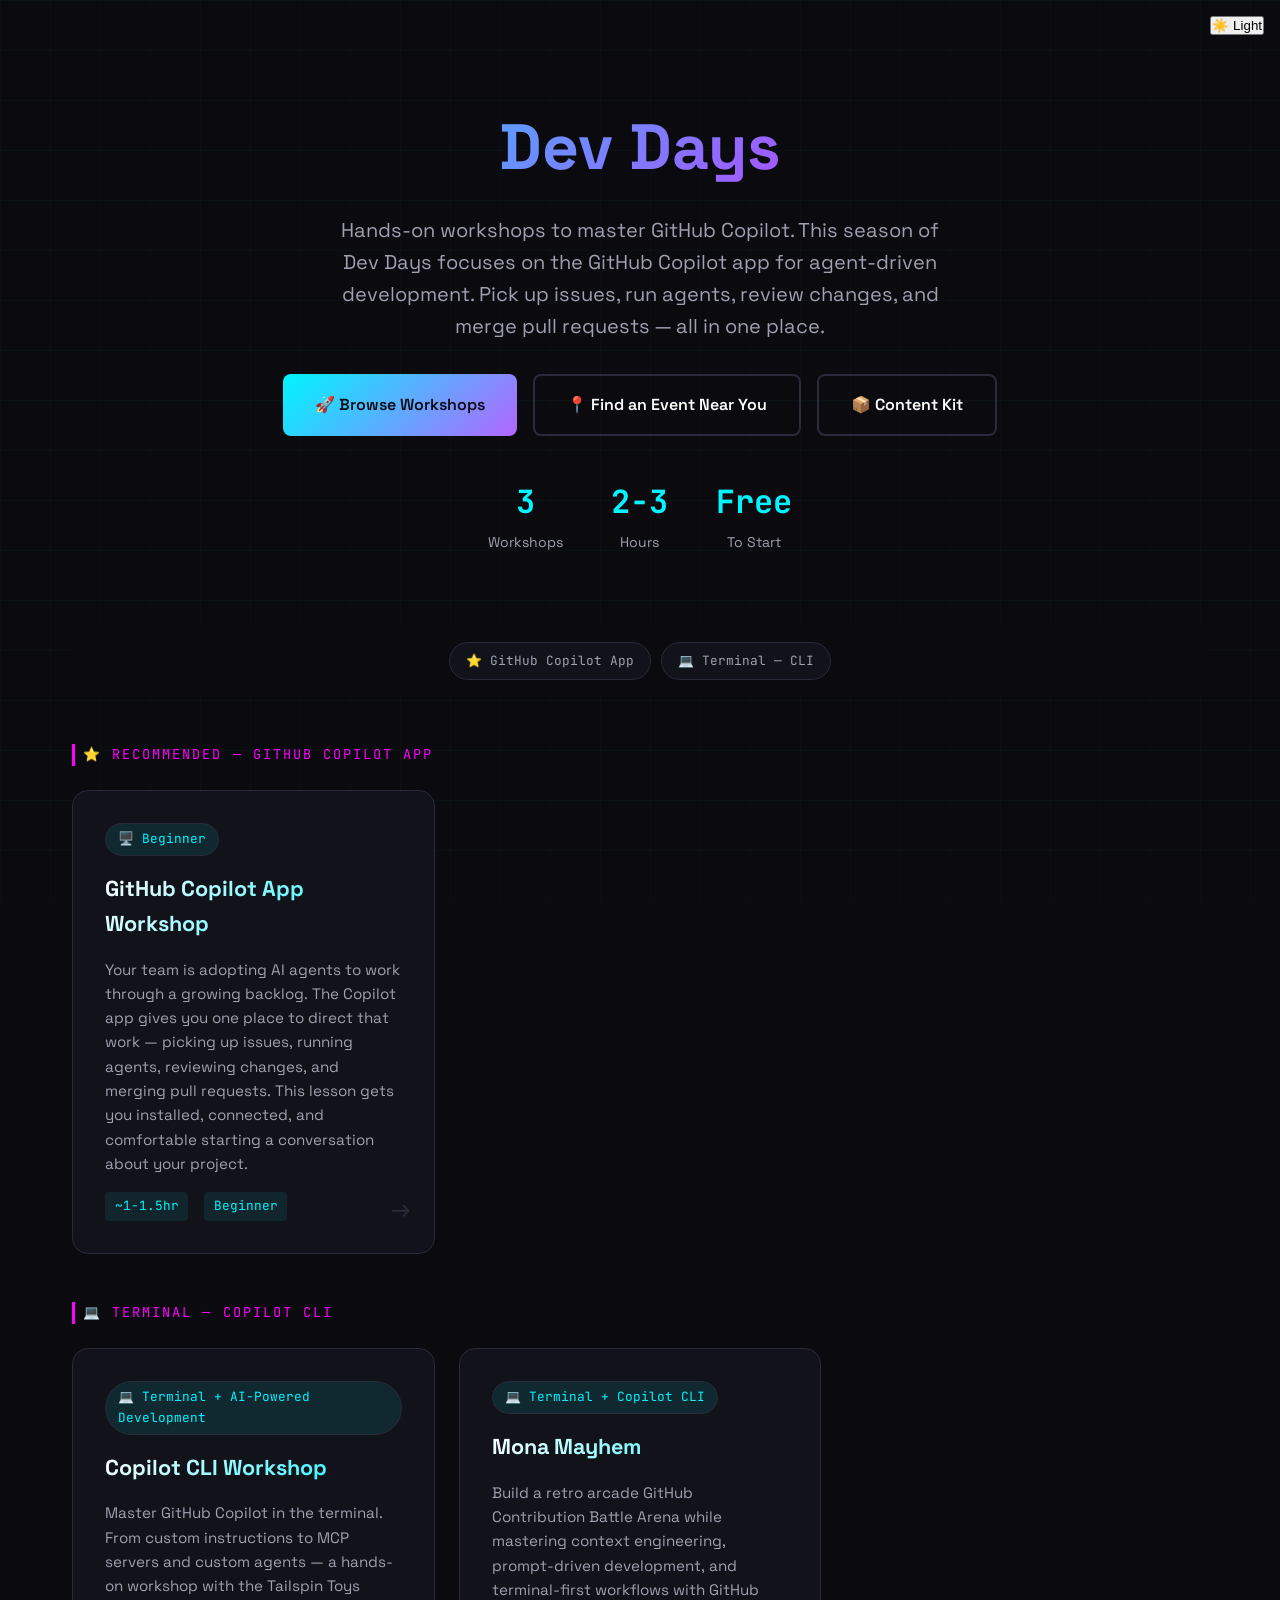
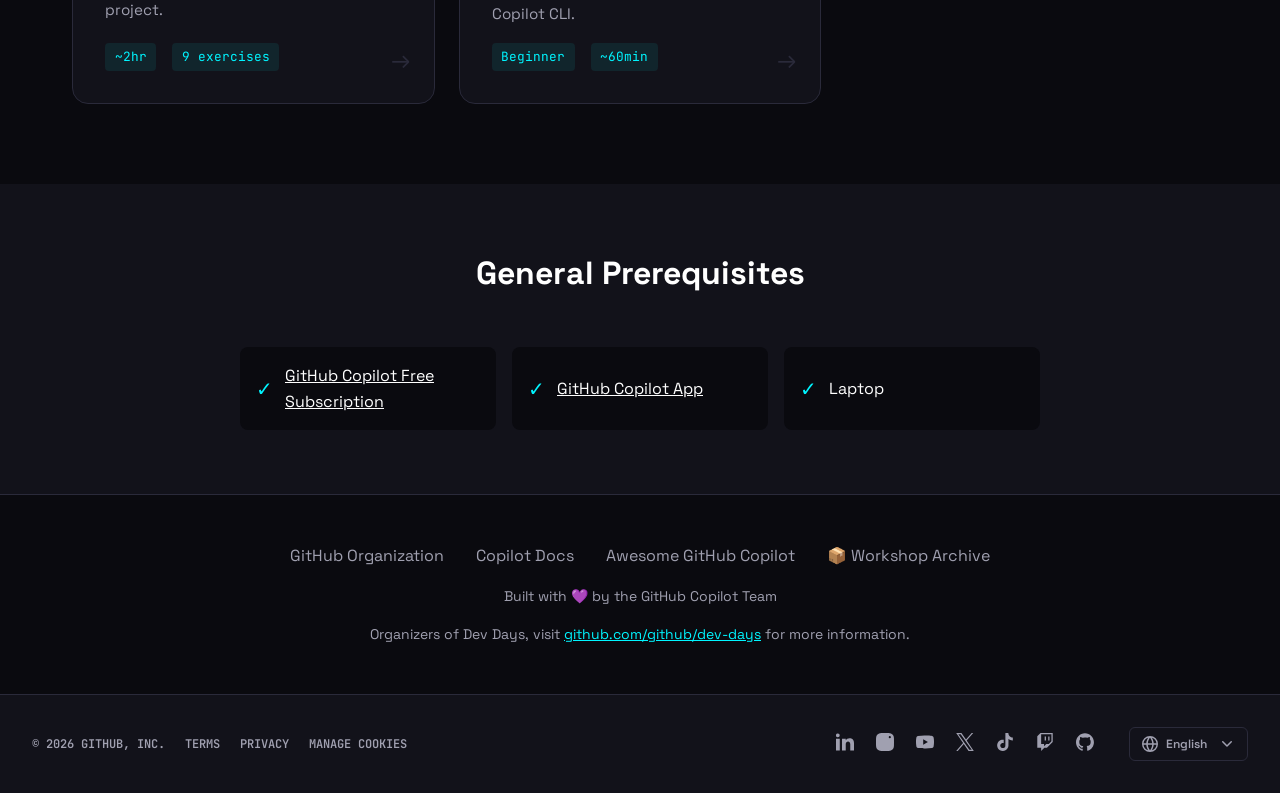
==== commit 1edead13: "Updated GitHub pages site to feature new dev days content. Created archive page for old workshops." ====
--- a/index.html
+++ b/index.html
@@ -3,12 +3,13 @@
 <head>
     <meta charset="UTF-8">
     <meta name="viewport" content="width=device-width, initial-scale=1.0">
-    <title>GitHub Copilot Dev Days</title>
+    <title>Dev Days</title>
     <link rel="preconnect" href="https://fonts.googleapis.com">
     <link href="https://fonts.googleapis.com/css2?family=Space+Grotesk:wght@400;500;600;700&family=JetBrains+Mono:wght@400;600&display=swap" rel="stylesheet">
     <link rel="stylesheet" href="styles.css">
     <link rel="stylesheet" href="light-theme.css">
     <script src="theme-toggle.js"></script>
+    <script src="github-cookie-consent.js" defer></script>
     <link rel="alternate" hreflang="en" href="https://copilot-dev-days.github.io/">
     <link rel="alternate" hreflang="pt-BR" href="https://copilot-dev-days.github.io/pt_BR/">
     <link rel="alternate" hreflang="es" href="https://copilot-dev-days.github.io/es/">
@@ -50,29 +51,25 @@
 
     <section class="hero">
         <div class="container">
-            <h1>GitHub Copilot Dev Days</h1>
-            <p class="hero-subtitle">Hands-on workshops to master GitHub Copilot across every IDE, language, and workflow. Pick your stack, build something real, and level up your AI-powered development skills.</p>
+            <h1>Dev Days</h1>
+            <p class="hero-subtitle">Hands-on workshops to master GitHub Copilot. This season of Dev Days focuses on the GitHub Copilot app for agent-driven development. Pick up issues, run agents, review changes, and merge pull requests — all in one place.</p>
             <div class="hero-cta">
                 <a href="#workshops" class="btn btn-primary">🚀 Browse Workshops</a>
-                <a href="https://luma.com/githubcopilotdevdays" class="btn btn-secondary" target="_blank">📍 Find an Event Near You</a>
-                <a href="https://github.com/copilot-dev-days" class="btn btn-secondary" target="_blank">
-                    <svg width="16" height="16" viewBox="0 0 16 16" fill="currentColor"><path d="M8 0C3.58 0 0 3.58 0 8c0 3.54 2.29 6.53 5.47 7.59.4.07.55-.17.55-.38 0-.19-.01-.82-.01-1.49-2.01.37-2.53-.49-2.69-.94-.09-.23-.48-.94-.82-1.13-.28-.15-.68-.52-.01-.53.63-.01 1.08.58 1.23.82.72 1.21 1.87.87 2.33.66.07-.52.28-.87.51-1.07-1.78-.2-3.64-.89-3.64-3.95 0-.87.31-1.59.82-2.15-.08-.2-.36-1.02.08-2.12 0 0 .67-.21 2.2.82.64-.18 1.32-.27 2-.27.68 0 1.36.09 2 .27 1.53-1.04 2.2-.82 2.2-.82.44 1.1.16 1.92.08 2.12.51.56.82 1.27.82 2.15 0 3.07-1.87 3.75-3.65 3.95.29.25.54.73.54 1.48 0 1.07-.01 1.93-.01 2.2 0 .21.15.46.55.38A8.013 8.013 0 0016 8c0-4.42-3.58-8-8-8z"/></svg>
-                    GitHub Org
-                </a>
-                <a href="https://github.com/github/GitHub-Copilot-Dev-Days" class="btn btn-secondary" target="_blank">📦 Content Kit</a>
+                <a href="https://gh.io/dev-days/calendar" class="btn btn-secondary" target="_blank">📍 Find an Event Near You</a>
+                <a href="https://github.com/github/dev-days" class="btn btn-secondary" target="_blank">📦 Content Kit</a>
             </div>
             <div class="stats">
                 <div class="stat">
-                    <div class="stat-value">12</div>
+                    <div class="stat-value">3</div>
                     <div class="stat-label">Workshops</div>
                 </div>
                 <div class="stat">
-                    <div class="stat-value">6</div>
-                    <div class="stat-label">Languages</div>
+                    <div class="stat-value">2-3</div>
+                    <div class="stat-label">Hours</div>
                 </div>
                 <div class="stat">
-                    <div class="stat-value">6</div>
-                    <div class="stat-label">IDEs</div>
+                    <div class="stat-value">Free</div>
+                    <div class="stat-label">To Start</div>
                 </div>
             </div>
         </div>
@@ -81,158 +78,39 @@
     <section class="features" id="workshops">
         <div class="container">
             <nav class="category-nav" aria-label="Workshop categories">
-                <a href="#cat-learn-labs" class="category-pill">🌱 GitHub Learn Labs</a>
-                <a href="#cat-agent-lab" class="category-pill">🐍 VS Code — Agent Lab</a>
-                <a href="#cat-specialized" class="category-pill">🎮 VS Code — Specialized</a>
+                <a href="#cat-copilot-app" class="category-pill">⭐ GitHub Copilot App</a>
                 <a href="#cat-terminal" class="category-pill">💻 Terminal — CLI</a>
-                <a href="#cat-actions" class="category-pill">🤖 GitHub Actions</a>
-                <a href="#cat-ides" class="category-pill">🖥️ IDEs</a>
             </nav>
 
-            <div class="category-section" id="cat-learn-labs">
-                <div class="category-label">🌱 Beginner Friendly — GitHub Learn Labs (Codespaces only)</div>
-                <p class="learn-labs-intro">New to GitHub Copilot? Start with these free, self-paced labs on <a href="https://learn.github.com/skills" target="_blank" style="color:var(--neon-cyan);">learn.github.com/skills</a> to get hands-on experience before diving into the workshops below. These GitHub Learn Labs are designed to be completed in GitHub Codespaces only, not on your local machine.</p>
+            <div class="category-section" id="cat-copilot-app">
+                <div class="category-label">⭐ Recommended — GitHub Copilot App</div>
                 <div class="workshop-grid">
-                    <a href="https://github.com/skills/getting-started-with-github-copilot" class="workshop-card" target="_blank">
-                        <span class="card-badge">🚀 Beginner</span>
-                        <div class="card-title">Get Started with GitHub Copilot</div>
-                        <p class="card-desc">Learn the basics of GitHub Copilot — code completions, chat, and inline suggestions. The perfect starting point for anyone new to AI-powered development.</p>
+                    <a href="https://gh.io/dev-days/workshop" class="workshop-card">
+                        <span class="card-badge">🖥️ Beginner</span>
+                        <div class="card-title">GitHub Copilot App Workshop</div>
+                        <p class="card-desc">Your team is adopting AI agents to work through a growing backlog. The Copilot app gives you one place to direct that work — picking up issues, running agents, reviewing changes, and merging pull requests. This lesson gets you installed, connected, and comfortable starting a conversation about your project.</p>
                         <div class="card-meta">
-                            <span class="card-tag">Free</span>
-                            <span class="card-tag">Self-paced</span>
-                            <span class="card-tag">GitHub Skills</span>
+                            <span class="card-tag">~1-1.5hr</span>
+                            <span class="card-tag">Beginner</span>
                         </div>
                         <span class="card-arrow">→</span>
                     </a>
-                    <a href="https://github.com/skills/customize-your-github-copilot-experience" class="workshop-card" target="_blank">
-                        <span class="card-badge">🎛️ Beginner</span>
-                        <div class="card-title">Customize Your GitHub Copilot Experience</div>
-                        <p class="card-desc">Learn how to tailor GitHub Copilot to your workflow with custom instructions, prompt engineering, and personal settings for more relevant suggestions.</p>
+                </div>
+            </div>
+
+            <div class="category-section" id="cat-terminal">
+                <div class="category-label">💻 Terminal — Copilot CLI</div>
+                <div class="workshop-grid">
+                    <a href="https://gh.io/dev-days/workshop/cli" class="workshop-card">
+                        <span class="card-badge">💻 Terminal + AI-Powered Development</span>
+                        <div class="card-title">Copilot CLI Workshop</div>
+                        <p class="card-desc">Master GitHub Copilot in the terminal. From custom instructions to MCP servers and custom agents — a hands-on workshop with the Tailspin Toys project.</p>
                         <div class="card-meta">
-                            <span class="card-tag">Free</span>
-                            <span class="card-tag">Self-paced</span>
-                            <span class="card-tag">GitHub Skills</span>
+                            <span class="card-tag">~2hr</span>
+                            <span class="card-tag">9 exercises</span>
                         </div>
                         <span class="card-arrow">→</span>
                     </a>
-                    <a href="https://github.com/skills/integrate-mcp-with-copilot" class="workshop-card" target="_blank">
-                        <span class="card-badge">🔌 Beginner</span>
-                        <div class="card-title">Integrate MCP with GitHub Copilot</div>
-                        <p class="card-desc">Learn how to extend GitHub Copilot's capabilities using Model Context Protocol (MCP). Set up a GitHub MCP server and let Copilot manage issues, research projects, and open pull requests.</p>
-                        <div class="card-meta">
-                            <span class="card-tag">Free</span>
-                            <span class="card-tag">Self-paced</span>
-                            <span class="card-tag">GitHub Skills</span>
-                        </div>
-                        <span class="card-arrow">→</span>
-                    </a>
-                    <a href="https://github.com/skills/expand-your-team-with-copilot" class="workshop-card" target="_blank">
-                        <span class="card-badge">🤝 Beginner</span>
-                        <div class="card-title">Expand Your Team with Copilot Coding Agent</div>
-                        <p class="card-desc">Discover how to delegate tasks to GitHub Copilot's coding agent. Let it open pull requests, fix bugs, and build features autonomously as a member of your team.</p>
-                        <div class="card-meta">
-                            <span class="card-tag">Free</span>
-                            <span class="card-tag">Self-paced</span>
-                            <span class="card-tag">GitHub Skills</span>
-                        </div>
-                        <span class="card-arrow">→</span>
-                    </a>
-                    <a href="https://github.com/skills/create-applications-with-the-copilot-cli" class="workshop-card" target="_blank">
-                        <span class="card-badge">💻 Beginner</span>
-                        <div class="card-title">Create Apps with the Copilot CLI</div>
-                        <p class="card-desc">Use GitHub Copilot in the terminal to scaffold, build, and iterate on applications. Learn how to harness Copilot CLI to speed up command-line workflows.</p>
-                        <div class="card-meta">
-                            <span class="card-tag">Free</span>
-                            <span class="card-tag">Self-paced</span>
-                            <span class="card-tag">GitHub Skills</span>
-                        </div>
-                        <span class="card-arrow">→</span>
-                    </a>
-                </div>
-            </div>
-
-            <div class="category-section" id="cat-agent-lab">
-                <div class="category-label">VS Code — Agent Lab (Social Bingo)</div>
-                <div class="workshop-grid">
-                    <a href="https://copilot-dev-days.github.io/agent-lab-python/" class="workshop-card">
-                        <span class="card-badge">🐍 Python + FastAPI + HTMX</span>
-                        <div class="card-title">Agent Lab — Python</div>
-                        <p class="card-desc">Build a Social Bingo game while mastering VS Code's Agent Mode with GitHub Copilot. Learn context engineering, custom agents, and AI-first development workflows.</p>
-                        <div class="card-meta">
-                            <span class="card-tag">~1hr</span>
-                            <span class="card-tag">4 parts</span>
-                            <span class="card-tag">9 steps</span>
-                        </div>
-                        <span class="card-arrow">→</span>
-                    </a>
-                    <a href="https://copilot-dev-days.github.io/agent-lab-typescript/" class="workshop-card">
-                        <span class="card-badge">🟦 TypeScript + Vite + React</span>
-                        <div class="card-title">Agent Lab — TypeScript</div>
-                        <p class="card-desc">Build a Social Bingo game while mastering VS Code's Agent Mode with GitHub Copilot. Learn context engineering, custom agents, and AI-first development workflows.</p>
-                        <div class="card-meta">
-                            <span class="card-tag">~1hr</span>
-                            <span class="card-tag">4 parts</span>
-                            <span class="card-tag">9 steps</span>
-                        </div>
-                        <span class="card-arrow">→</span>
-                    </a>
-                    <a href="https://copilot-dev-days.github.io/agent-lab-java/" class="workshop-card">
-                        <span class="card-badge">☕ Java 21 + Spring Boot</span>
-                        <div class="card-title">Agent Lab — Java</div>
-                        <p class="card-desc">Build a Social Bingo game while mastering VS Code's Agent Mode with GitHub Copilot. Learn context engineering, custom agents, and AI-first development workflows.</p>
-                        <div class="card-meta">
-                            <span class="card-tag">~1hr</span>
-                            <span class="card-tag">4 parts</span>
-                            <span class="card-tag">9 steps</span>
-                        </div>
-                        <span class="card-arrow">→</span>
-                    </a>
-                    <a href="https://copilot-dev-days.github.io/agent-lab-dotnet/" class="workshop-card">
-                        <span class="card-badge">🟣 .NET 10 + Blazor</span>
-                        <div class="card-title">Agent Lab — .NET</div>
-                        <p class="card-desc">Build a Social Bingo game while mastering VS Code's Agent Mode with GitHub Copilot. Learn context engineering, custom agents, and AI-first development workflows.</p>
-                        <div class="card-meta">
-                            <span class="card-tag">~1hr</span>
-                            <span class="card-tag">4 parts</span>
-                            <span class="card-tag">9 steps</span>
-                        </div>
-                        <span class="card-arrow">→</span>
-                    </a>
-                </div>
-            </div>
-
-            <div class="category-section" id="cat-specialized">
-                <div class="category-label">VS Code — Specialized Workshops</div>
-                <div class="workshop-grid">
-                    <a href="https://copilot-dev-days.github.io/mona-mayhem/?track=vscode" class="workshop-card">
-                        <span class="card-badge">🎮 VS Code + Astro + TypeScript</span>
-                        <div class="card-title">Mona Mayhem</div>
-                        <p class="card-desc">Build a retro arcade GitHub Contribution Battle Arena while mastering context engineering, Plan Mode, Agent Mode, design-first development, and multi-agent workflows.</p>
-                        <div class="card-meta">
-                            <span class="card-tag">Beginner</span>
-                            <span class="card-tag">~60min</span>
-                            <span class="card-tag">7 parts</span>
-                            <span class="card-tag">7 bonus</span>
-                        </div>
-                        <span class="card-arrow">→</span>
-                    </a>
-                    <a href="https://copilot-dev-days.github.io/appmod-workshop-java/" class="workshop-card">
-                        <span class="card-badge">☕ Java + Spring Boot Modernization</span>
-                        <div class="card-title">App Modernization</div>
-                        <p class="card-desc">Modernize a legacy Java application using GitHub Copilot. Assess, upgrade from Java 8 to 21, add health endpoints, and containerize — all with AI-powered assistance.</p>
-                        <div class="card-meta">
-                            <span class="card-tag">~60min</span>
-                            <span class="card-tag">6 steps</span>
-                            <span class="card-tag">~35min hands-on</span>
-                        </div>
-                        <span class="card-arrow">→</span>
-                    </a>
-                </div>
-            </div>
-
-            <div class="category-section" id="cat-terminal">
-                <div class="category-label">Terminal — Copilot CLI</div>
-                <div class="workshop-grid">
                     <a href="https://copilot-dev-days.github.io/mona-mayhem/?track=cli" class="workshop-card">
                         <span class="card-badge">💻 Terminal + Copilot CLI</span>
                         <div class="card-title">Mona Mayhem</div>
@@ -243,69 +121,6 @@
                         </div>
                         <span class="card-arrow">→</span>
                     </a>
-                    <a href="https://copilot-dev-days.github.io/tailspin-toys-workshop/" class="workshop-card">
-                        <span class="card-badge">💻 Terminal + AI-Powered Development</span>
-                        <div class="card-title">Copilot CLI Workshop</div>
-                        <p class="card-desc">Master GitHub Copilot in the terminal. From custom instructions to MCP servers and custom agents — a hands-on workshop with the Tailspin Toys project.</p>
-                        <div class="card-meta">
-                            <span class="card-tag">~90min</span>
-                            <span class="card-tag">9 exercises</span>
-                        </div>
-                        <span class="card-arrow">→</span>
-                    </a>
-                </div>
-            </div>
-
-            <div class="category-section" id="cat-actions">
-                <div class="category-label">GitHub Actions — Agentic Workflows</div>
-                <div class="workshop-grid">
-                    <a href="https://copilot-dev-days.github.io/agentic-workflows-workshop/" class="workshop-card">
-                        <span class="card-badge">🤖 GitHub CLI + gh aw</span>
-                        <div class="card-title">Agentic Workflows</div>
-                        <p class="card-desc">Build and deploy agentic workflows using <code>gh aw</code>. Automate daily digests, pull Hacker News stories as GitHub issues, and wire up a ChatOps slash command — all from the command line.</p>
-                        <div class="card-meta">
-                            <span class="card-tag">~75min</span>
-                            <span class="card-tag">3 exercises</span>
-                        </div>
-                        <span class="card-arrow">→</span>
-                    </a>
-                </div>
-            </div>
-
-            <div class="category-section" id="cat-ides">
-                <div class="category-label">IDEs</div>
-                <div class="workshop-grid">
-                    <a href="https://dotnet-presentations.github.io/visual-studio-github-copilot-lab/" class="workshop-card">
-                        <span class="card-badge">🖥️ Visual Studio 2026 + .NET 10</span>
-                        <div class="card-title">Copilot for Visual Studio</div>
-                        <p class="card-desc">Complete and enhance the TinyShop application using GitHub Copilot in Visual Studio 2026. Explore code completion, Copilot Chat, Agent Mode, Custom Instructions, MCP Servers, Copilot Vision, and more.</p>
-                        <div class="card-meta">
-                            <span class="card-tag">~60min</span>
-                            <span class="card-tag">13 parts</span>
-                        </div>
-                        <span class="card-arrow">→</span>
-                    </a>
-                    <a href="https://copilot-dev-days.github.io/jetbrains-workshop/" class="workshop-card">
-                        <span class="card-badge">🧩 IntelliJ IDEA + Spring PetClinic</span>
-                        <div class="card-title">Copilot for JetBrains</div>
-                        <p class="card-desc">Master GitHub Copilot in JetBrains IDEs. From code completion to Agent Mode — build features for the Spring PetClinic app while learning AI-powered development.</p>
-                        <div class="card-meta">
-                            <span class="card-tag">~60min</span>
-                            <span class="card-tag">6 exercises</span>
-                        </div>
-                        <span class="card-arrow">→</span>
-                    </a>
-                    <a href="https://copilot-dev-days.github.io/xcode-workshop/" class="workshop-card">
-                        <span class="card-badge">🍎 Xcode + SwiftUI</span>
-                        <div class="card-title">Copilot for Xcode</div>
-                        <p class="card-desc">Learn GitHub Copilot in Xcode with the Landmarks SwiftUI demo app. Explore code completion, Copilot Chat, Agent Mode, Plan Agent, MCP Servers, and Copilot Vision.</p>
-                        <div class="card-meta">
-                            <span class="card-tag">~60min</span>
-                            <span class="card-tag">8 exercises</span>
-                            <span class="card-tag">6 features</span>
-                        </div>
-                        <span class="card-arrow">→</span>
-                    </a>
                 </div>
             </div>
         </div>
@@ -317,19 +132,15 @@
             <div class="prereqs-grid">
                 <div class="prereq-item">
                     <span class="prereq-check">✓</span>
-                    <span>GitHub Account</span>
+                    <span><a href="https://aka.ms/get-github-copilot-devdays" target="_blank" style="color:inherit;text-decoration:underline;">GitHub Copilot Free Subscription</a></span>
                 </div>
                 <div class="prereq-item">
                     <span class="prereq-check">✓</span>
-                    <span>GitHub Copilot License</span>
+                    <span><a href="https://gh.io/dev-days/app" target="_blank" style="color:inherit;text-decoration:underline;">GitHub Copilot App</a></span>
                 </div>
                 <div class="prereq-item">
                     <span class="prereq-check">✓</span>
-                    <span>Git Installed</span>
-                </div>
-                <div class="prereq-item">
-                    <span class="prereq-check">✓</span>
-                    <span>Your IDE of Choice</span>
+                    <span>Laptop</span>
                 </div>
             </div>
         </div>
@@ -338,12 +149,13 @@
     <footer>
         <div class="container">
             <div class="footer-links">
-                <a href="https://github.com/copilot-dev-days" target="_blank">GitHub Organization</a>
+                <a href="https://github.com/github/dev-days" target="_blank">GitHub Organization</a>
                 <a href="https://docs.github.com/en/copilot" target="_blank">Copilot Docs</a>
-                <a href="https://github.com/github/awesome-copilot" target="_blank">Awesome Copilot</a>
+                <a href="https://awesome-copilot.github.com/" target="_blank">Awesome GitHub Copilot</a>
+                <a href="archive.html">📦 Workshop Archive</a>
             </div>
             <p class="footer-credit">Built with 💜 by the GitHub Copilot Team</p>
-            <p class="footer-credit" style="margin-top: 1rem;">Organizers of GitHub Copilot Dev Days, visit <a href="https://github.com/github/GitHub-Copilot-Dev-Days/" target="_blank" style="color: var(--neon-cyan);">github.com/github/GitHub-Copilot-Dev-Days</a> for more information.</p>
+            <p class="footer-credit" style="margin-top: 1rem;">Organizers of Dev Days, visit <a href="https://github.com/github/dev-days" target="_blank" style="color: var(--neon-cyan);">github.com/github/dev-days</a> for more information.</p>
         </div>
         <div class="subfooter-bar">
             <div class="subfooter">
@@ -352,7 +164,17 @@
                         <li class="subfooter-copyright"><time datetime="2026">© 2026 GitHub, Inc.</time></li>
                         <li><a href="https://docs.github.com/site-policy/github-terms/github-terms-of-service">Terms</a></li>
                         <li><a href="https://docs.github.com/site-policy/privacy-policies/github-privacy-statement">Privacy</a></li>
-                        <li><a href="https://docs.github.com/site-policy/privacy-policies/github-cookies">Manage cookies</a></li>
+                        <li>
+                            <!-- Hydrated by the dotcom asset pipeline to open GitHub's shared OneTrust UI. -->
+                            <cookie-consent-link>
+                                <button
+                                    type="button"
+                                    class="cookie-button"
+                                    data-action="click:cookie-consent-link#showConsentManagement"
+                                    data-analytics-event='{"location":"footer","tag":"link","action":"cookies","context":"subfooter"}'
+                                >Manage cookies</button>
+                            </cookie-consent-link>
+                        </li>
                     </ul>
                 </nav>
                 <div class="subfooter-social-and-locale">
@@ -411,6 +233,13 @@
             </div>
         </div>
     </footer>
+    <ghcc-consent
+        id="ghcc"
+        data-locale="en"
+        data-initial-cookie-consent-allowed=""
+        data-cookie-consent-required="false"
+        style="position:fixed;bottom:0;left:0;z-index:999999"
+    ></ghcc-consent>
     <script>
         document.querySelectorAll('.category-pill').forEach(pill => {
             pill.addEventListener('click', e => {
--- a/styles.css
+++ b/styles.css
@@ -47,7 +47,8 @@
 .prereqs-grid { display: grid; grid-template-columns: repeat(auto-fit, minmax(200px, 1fr)); gap: 1rem; max-width: 800px; margin: 0 auto; }
 .prereq-item { display: flex; align-items: center; gap: 0.75rem; padding: 1rem; background: var(--bg-dark); border-radius: 8px; }
 .prereq-check { color: var(--neon-cyan); font-size: 1.25rem; }
-footer { padding: 3rem 0 0; text-align: center; border-top: 1px solid var(--border-color); }
+footer { padding: 3rem 0; text-align: center; border-top: 1px solid var(--border-color); }
+footer:has(.subfooter-bar) { padding-bottom: 0; }
 .footer-links { display: flex; justify-content: center; gap: 2rem; margin-bottom: 1rem; flex-wrap: wrap; }
 .footer-links a { color: var(--text-secondary); text-decoration: none; transition: color 0.3s ease; }
 .footer-links a:hover { color: var(--neon-cyan); }
@@ -60,6 +61,9 @@
 .subfooter-legal-nav { color: var(--text-secondary); font-family: 'JetBrains Mono', monospace; font-size: 0.75rem; font-weight: 600; line-height: 1.5; }
 .subfooter-legal { display: flex; align-items: center; justify-content: center; flex-wrap: wrap; gap: 1rem 1.25rem; text-transform: uppercase; }
 .subfooter-copyright { white-space: nowrap; }
+.cookie-button { padding: 0; border: 0; background: transparent; color: inherit; font: inherit; letter-spacing: inherit; text-transform: inherit; cursor: pointer; }
+.cookie-button:hover { color: var(--text-primary); text-decoration: underline; }
+.cookie-button:focus-visible { border-radius: 4px; outline: 2px solid var(--neon-cyan); outline-offset: 2px; }
 .subfooter-social-and-locale { display: flex; align-items: center; justify-content: center; flex-wrap: wrap; gap: 2rem; }
 .social-links { display: flex; align-items: center; justify-content: center; flex-wrap: wrap; gap: 1rem; }
 .social-links a { display: inline-flex; align-items: center; justify-content: center; width: 24px; height: 24px; }
@@ -70,7 +74,7 @@
     .subfooter { flex-direction: row; justify-content: space-between; padding-inline: 2rem; }
     .subfooter-legal { justify-content: flex-start; }
 }
-@media (max-width: 767px) {
+@media (max-width: 768px) {
     .hero { padding: 4rem 0 3rem; }
     .stats { gap: 2rem; }
     .part-card { flex-direction: column; text-align: center; }
